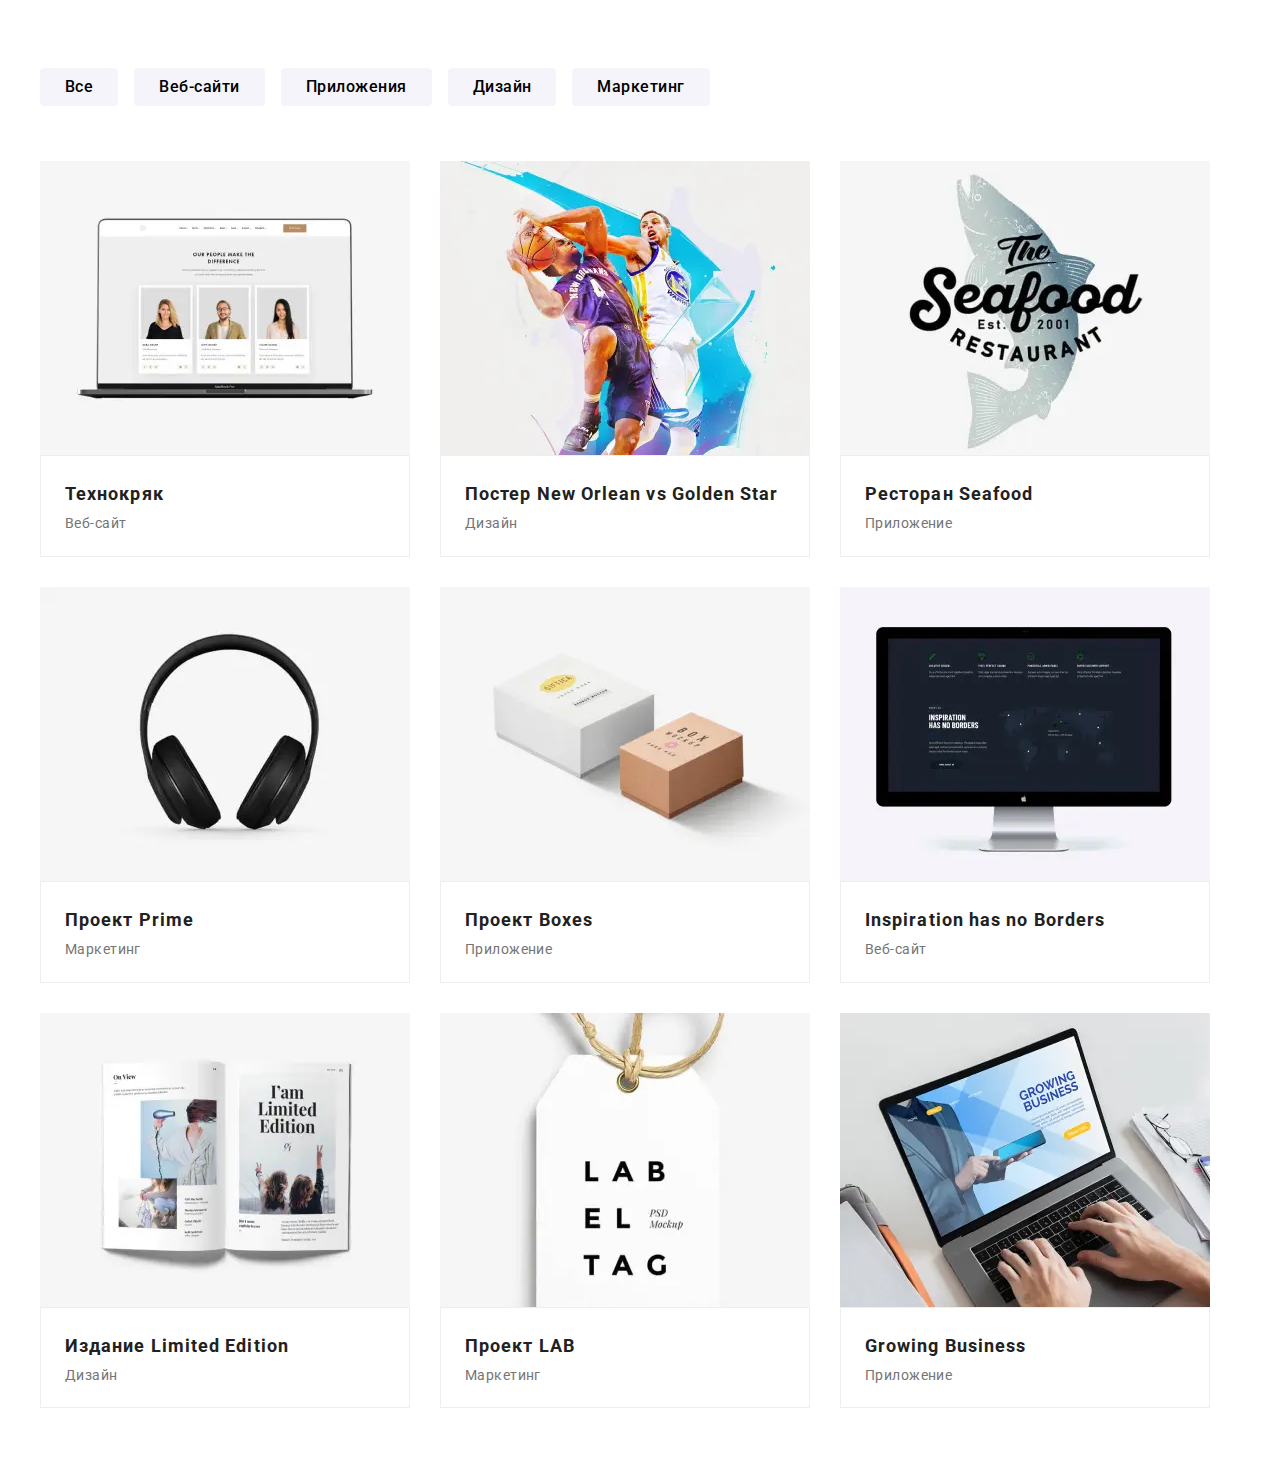
==== portfolio.html @ 72dc76e5 "Add files via upload" ====
<!DOCTYPE html>
<html lang="en">
<head>
    <meta charset="UTF-8">
    <meta http-equiv="X-UA-Compatible" content="IE=edge">
    <meta name="viewport" content="width=device-width, initial-scale=1.0">
    <link rel="preconnect" href="https://fonts.gstatic.com">
    <link href="https://fonts.googleapis.com/css2?family=Raleway:wght@700&family=Roboto:wght@400;500;700;900&display=swap" rel="stylesheet">
    <link rel="stylesheet" href="https://cdnjs.cloudflare.com/ajax/libs/modern-normalize/1.0.0/modern-normalize.min.css" integrity="sha512-ISS7cAi1PEhQ8jnbJpJZMd29NlhNj4AWYyLOSp2CE/CsHxTCu+r+t0D2yoJudVrd0/8fTVPUVDzY5Tvli75u/g==" crossorigin="anonymous" referrerpolicy="no-referrer">
    <link rel="stylesheet" href="./css/main.min.css">
    <title>Portfolio</title>
</head>
<body>
    <!-- <header class="header">
        <div class="container header__container">
        <nav class="nav">
                <a class="main-link" href="index.html" target="_blank" rel="noopener noreferrer"><span class="slice-logo">Web</span>Studio</a>
                <button type="button" class="nav__burger">
                    <svg class="nav__burger__icon">
                        <use href="./image/sprite.svg#burger"></use>
                    </svg>
                </button>
                <ul class="header-nav-list list">
                    <li class="header-nav-list-item ">
                        <a class="header-nav-list-link link" href="./index.html">Студия</a>
                    </li>
                    <li class="header-nav-list-item">
                        <a class="header-nav-list-link portfolio-after link" href="./portfolio.html">Портфолио</a>
                    </li>
                    <li class="header-nav-list-item">
                        <a class="header-nav-list-link link" href="">Контакты</a>
                    </li>
                </ul>
        </nav>
        <ul class="header-list list">
            <li class="header-list-item">
                <a class="header-list-link link" href="mailto:info@devstudio.com">
                    <svg class="header-icon">
                        <use href="./image/sprite.svg#icon-mail"></use>
                    </svg>
                    info@devstudio.com
                </a>
            </li>
            <li class="header-list-item">
                <a class="header-list-link link" href="tel:+380961111111">
                    <svg class="header-icon">
                        <use href="./image/sprite.svg#icon-smartphone"></use>
                    </svg>
                    +38 096 111 11 11
                </a>
            </li>
        </ul>
        </div>
    </header> -->
    <main>
        <!--Portfolio-->
        <section class="sitebar-portfolio">
            <div class="container">
            <!--Sitebar-->
            <ul class="sitebar-list list">
                <li class="sitebar-list-item">
                    <button class="sitebar-list-btn" type="button">Все</button>
                </li>
                <li class="sitebar-list-item">
                    <button class="sitebar-list-btn" type="button">Веб-сайти</button>
                </li>
                <li class="sitebar-list-item">
                    <button class="sitebar-list-btn" type="button">Приложения</button>
                </li>
                <li class="sitebar-list-item">
                    <button class="sitebar-list-btn" type="button">Дизайн</button>
                </li>
                <li class="sitebar-list-item">
                    <button class="sitebar-list-btn" type="button">Маркетинг</button>
                </li>
            </ul>
        <!--Posters-->
            <ul class="siteposters-list list">
                <li class="siteposters-list-item">
                    <a class="siteposters-link link" href="#">
                        <div class="container-overlay">
                            <picture>
                                <source
                                srcset="./image/posters/poster1x1.webp 1x, ./image/posters/poster1x2.webp 2x" 
                                media="(min-width: 1200px)" type="image/webp">
                                <source
                                srcset="./image/posters/poster1x1.jpg 1x, ./image/posters/poster1x2.jpg 2x" 
                                media="(min-width: 1200px)">
                                <source
                                srcset="./image/posters/tablet-poster1x1.webp 1x, ./image/posters/tablet-poster1x2.webp 2x" 
                                media="(min-width: 768px)" type="image/webp">
                                <source
                                srcset="./image/posters/tablet-poster1x1.jpg 1x, ./image/posters/tablet-poster1x2.jpg 2x" 
                                media="(min-width: 768px)">
                                <source
                                srcset="./image/posters/mobile-poster1x1.webp 1x, ./image/posters/mobile-poster1x2.webp 2x" 
                                media="(max-width: 768px)" type="image/webp">
                                <source
                                srcset="./image/posters/mobile-poster1x1.jpg 1x, ./image/posters/mobile-poster1x2.jpg 2x" 
                                media="(max-width: 768px)">
                                <img class="siteposters-list-img" src="./image/posters/mobile-poster1x1.jpg" alt="sidebar-foto">
                            </picture>
                            <p class="description-siteposters">Технокряк это современная площадка распространения коронавируса. Компании используют эту платформу для цифрового шпионажа и атак на защищённые сервера конкурентов.</p>
                        </div>
                    <div class="siteposters-container-description">
                    <h3 class="siteposters-title">Технокряк</h3>
                    <p class="description">Веб-сайт</p>
                    </div>
                    </a>
                </li>
                <li class="siteposters-list-item">
                    <a class="siteposters-link link" href="#">
                        <div class="container-overlay">
                            <picture>
                                <source
                                srcset="./image/posters/poster2x1.webp 1x, ./image/posters/poster2x2.webp 2x" 
                                media="(min-width: 1200px)" type="image/webp">
                                <source
                                srcset="./image/posters/poster2x1.jpg 1x, ./image/posters/poster2x2.jpg 2x" 
                                media="(min-width: 1200px)">
                                <source
                                srcset="./image/posters/tablet-poster2x1.webp 1x, ./image/posters/tablet-poster2x2.webp 2x" 
                                media="(min-width: 768px)" type="image/webp">
                                <source
                                srcset="./image/posters/tablet-poster2x1.jpg 1x, ./image/posters/tablet-poster2x2.jpg 2x" 
                                media="(min-width: 768px)">
                                <source
                                srcset="./image/posters/mobile-poster2x1.webp 1x, ./image/posters/mobile-poster2x2.webp 2x" 
                                media="(max-width: 768px)" type="image/webp">
                                <source
                                srcset="./image/posters/mobile-poster2x1.jpg 1x, ./image/posters/mobile-poster2x2.jpg 2x" 
                                media="(max-width: 768px)">
                                <img class="siteposters-list-img" src="./image/posters/mobile-poster2x1.jpg" alt="sidebar-foto">
                            </picture>
                            <p class="description-siteposters">Технокряк это современная площадка распространения коронавируса. Компании используют эту платформу для цифрового шпионажа и атак на защищённые сервера конкурентов.</p>
                        </div>
                        <div class="siteposters-container-description">
                        <h3 class="siteposters-title">Постер New Orlean vs Golden Star</h3>
                        <p class="description">Дизайн</p>             
                        </div>
                    </a>
                </li>
                <li class="siteposters-list-item">
                    <a class="siteposters-link link" href="#">
                        <div class="container-overlay">
                            <picture>
                            <source
                                srcset="./image/posters/poster3x1.webp 1x, ./image/posters/poster3x2.webp 2x" 
                                media="(min-width: 1200px)" type="image/webp">
                                <source
                                srcset="./image/posters/poster3x1.jpg 1x, ./image/posters/poster3x2.jpg 2x" 
                                media="(min-width: 1200px)">
                                <source
                                srcset="./image/posters/tablet-poster3x1.webp 1x, ./image/posters/tablet-poster3x2.webp 2x" 
                                media="(min-width: 768px)" type="image/webp">
                                <source
                                srcset="./image/posters/tablet-poster3x1.jpg 1x, ./image/posters/tablet-poster3x2.jpg 2x" 
                                media="(min-width: 768px)">
                                <source
                                srcset="./image/posters/mobile-poster3x1.webp 1x, ./image/posters/mobile-poster3x2.webp 2x" 
                                media="(max-width: 768px)" type="image/webp">
                                <source
                                srcset="./image/posters/mobile-poster3x1.jpg 1x, ./image/posters/mobile-poster3x2.jpg 2x" 
                                media="(max-width: 768px)">
                                <img class="siteposters-list-img" src="./image/posters/mobile-poster3x1.jpg" alt="sidebar-foto">
                            </picture>
                            <p class="description-siteposters">Технокряк это современная площадка распространения коронавируса. Компании используют эту платформу для цифрового шпионажа и атак на защищённые сервера конкурентов.</p>
                        </div>
                        <div class="siteposters-container-description">
                        <h3 class="siteposters-title">Ресторан Seafood</h3>
                        <p class="description">Приложение</p>
                        </div>
                    </a>
                </li>
                <li class="siteposters-list-item">
                    <a class="siteposters-link link" href="#">
                        <div class="container-overlay">
                            <picture>
                            <source
                                srcset="./image/posters/poster4x1.webp 1x, ./image/posters/poster4x2.webp 2x" 
                                media="(min-width: 1200px)" type="image/webp">
                                <source
                                srcset="./image/posters/poster4x1.jpg 1x, ./image/posters/poster4x2.jpg 2x" 
                                media="(min-width: 1200px)">
                                <source
                                srcset="./image/posters/tablet-poster4x1.webp 1x, ./image/posters/tablet-poster4x2.webp 2x" 
                                media="(min-width: 768px)" type="image/webp">
                                <source
                                srcset="./image/posters/tablet-poster4x1.jpg 1x, ./image/posters/tablet-poster4x2.jpg 2x" 
                                media="(min-width: 768px)">
                                <source
                                srcset="./image/posters/mobile-poster4x1.webp 1x, ./image/posters/mobile-poster4x2.webp 2x" 
                                media="(max-width: 768px)" type="image/webp">
                                <source
                                srcset="./image/posters/mobile-poster4x1.jpg 1x, ./image/posters/mobile-poster4x2.jpg 2x" 
                                media="(max-width: 768px)">
                                <img class="siteposters-list-img" src="./image/posters/mobile-poster4x1.jpg" alt="sidebar-foto">
                            </picture>
                            <p class="description-siteposters">Технокряк это современная площадка распространения коронавируса. Компании используют эту платформу для цифрового шпионажа и атак на защищённые сервера конкурентов.</p>
                        </div>
                        <div class="siteposters-container-description">
                        <h3 class="siteposters-title">Проект Prime</h3>
                        <p class="description">Маркетинг</p>
                        </div>
                    </a>
                </li>
                <li class="siteposters-list-item">
                    <a class="siteposters-link link" href="#">
                        <div class="container-overlay">
                            <picture>
                            <source
                                srcset="./image/posters/poster5x1.webp 1x, ./image/posters/poster5x2.webp 2x" 
                                media="(min-width: 1200px)" type="image/webp">
                                <source
                                srcset="./image/posters/poster5x1.jpg 1x, ./image/posters/poster5x2.jpg 2x" 
                                media="(min-width: 1200px)">
                                <source
                                srcset="./image/posters/tablet-poster5x1.webp 1x, ./image/posters/tablet-poster5x2.webp 2x" 
                                media="(min-width: 768px)" type="image/webp">
                                <source
                                srcset="./image/posters/tablet-poster5x1.jpg 1x, ./image/posters/tablet-poster5x2.jpg 2x" 
                                media="(min-width: 768px)">
                                <source
                                srcset="./image/posters/mobile-poster5x1.webp 1x, ./image/posters/mobile-poster5x2.webp 2x" 
                                media="(max-width: 768px)" type="image/webp">
                                <source
                                srcset="./image/posters/mobile-poster5x1.jpg 1x, ./image/posters/mobile-poster5x2.jpg 2x" 
                                media="(max-width: 768px)">
                                <img class="siteposters-list-img" src="./image/posters/mobile-poster5x1.jpg" alt="sidebar-foto">
                            </picture>
                            <p class="description-siteposters">Технокряк это современная площадка распространения коронавируса. Компании используют эту платформу для цифрового шпионажа и атак на защищённые сервера конкурентов.</p>
                        </div>
                        <div class="siteposters-container-description">
                        <h3 class="siteposters-title">Проект Boxes</h3>
                        <p class="description">Приложение</p>
                        </div>
                    </a>
                </li>
                <li class="siteposters-list-item">
                    <a class="siteposters-link link" href="#">
                        <div class="container-overlay">
                            <picture>
                            <source
                                srcset="./image/posters/poster6x1.webp 1x, ./image/posters/poster6x2.webp 2x" 
                                media="(min-width: 1200px)" type="image/webp">
                                <source
                                srcset="./image/posters/poster6x1.jpg 1x, ./image/posters/poster6x2.jpg 2x" 
                                media="(min-width: 1200px)">
                                <source
                                srcset="./image/posters/tablet-poster6x1.webp 1x, ./image/posters/tablet-poster6x2.webp 2x" 
                                media="(min-width: 768px)" type="image/webp">
                                <source
                                srcset="./image/posters/tablet-poster6x1.jpg 1x, ./image/posters/tablet-poster6x2.jpg 2x" 
                                media="(min-width: 768px)">
                                <source
                                srcset="./image/posters/mobile-poster6x1.webp 1x, ./image/posters/mobile-poster6x2.webp 2x" 
                                media="(max-width: 768px)" type="image/webp">
                                <source
                                srcset="./image/posters/mobile-poster6x1.jpg 1x, ./image/posters/mobile-poster6x2.jpg 2x" 
                                media="(max-width: 768px)">
                                <img class="siteposters-list-img" src="./image/posters/mobile-poster6x1.jpg" alt="sidebar-foto">
                            </picture>
                            <p class="description-siteposters">Технокряк это современная площадка распространения коронавируса. Компании используют эту платформу для цифрового шпионажа и атак на защищённые сервера конкурентов.</p>
                        </div>
                        <div class="siteposters-container-description">
                        <h3 class="siteposters-title">Inspiration has no Borders</h3>
                        <p class="description">Веб-сайт</p>
                        </div>
                    </a>
                </li>
                <li class="siteposters-list-item">
                    <a class="siteposters-link link" href="#">
                        <div class="container-overlay">
                            <picture>
                            <source
                                srcset="./image/posters/poster7x1.webp 1x, ./image/posters/poster7x2.webp 2x" 
                                media="(min-width: 1200px)" type="image/webp">
                                <source
                                srcset="./image/posters/poster7x1.jpg 1x, ./image/posters/poster7x2.jpg 2x" 
                                media="(min-width: 1200px)">
                                <source
                                srcset="./image/posters/tablet-poster7x1.webp 1x, ./image/posters/tablet-poster7x2.webp 2x" 
                                media="(min-width: 768px)" type="image/webp">
                                <source
                                srcset="./image/posters/tablet-poster7x1.jpg 1x, ./image/posters/tablet-poster7x2.jpg 2x" 
                                media="(min-width: 768px)">
                                <source
                                srcset="./image/posters/mobile-poster7x1.webp 1x, ./image/posters/mobile-poster7x2.webp 2x" 
                                media="(max-width: 768px)" type="image/webp">
                                <source
                                srcset="./image/posters/mobile-poster7x1.jpg 1x, ./image/posters/mobile-poster7x2.jpg 2x" 
                                media="(max-width: 768px)">
                                <img class="siteposters-list-img" src="./image/posters/mobile-poster7x1.jpg" alt="sidebar-foto">
                            </picture>
                            <p class="description-siteposters">Технокряк это современная площадка распространения коронавируса. Компании используют эту платформу для цифрового шпионажа и атак на защищённые сервера конкурентов.</p>
                        </div>
                        <div class="siteposters-container-description">
                        <h3 class="siteposters-title">Издание Limited Edition</h3>
                        <p class="description">Дизайн</p>
                        </div>
                    </a>
                </li>
                <li class="siteposters-list-item">
                    <a class="siteposters-link link" href="#">
                        <div class="container-overlay">
                            <picture>
                            <source
                                srcset="./image/posters/poster8x1.webp 1x, ./image/posters/poster8x2.webp 2x" 
                                media="(min-width: 1200px)" type="image/webp">
                                <source
                                srcset="./image/posters/poster8x1.jpg 1x, ./image/posters/poster8x2.jpg 2x" 
                                media="(min-width: 1200px)">
                                <source
                                srcset="./image/posters/tablet-poster8x1.webp 1x, ./image/posters/tablet-poster8x2.webp 2x" 
                                media="(min-width: 768px)" type="image/webp">
                                <source
                                srcset="./image/posters/tablet-poster8x1.jpg 1x, ./image/posters/tablet-poster8x2.jpg 2x" 
                                media="(min-width: 768px)">
                                <source
                                srcset="./image/posters/mobile-poster8x1.webp 1x, ./image/posters/mobile-poster8x2.webp 2x" 
                                media="(max-width: 768px)" type="image/webp">
                                <source
                                srcset="./image/posters/mobile-poster8x1.jpg 1x, ./image/posters/mobile-poster8x2.jpg 2x" 
                                media="(max-width: 768px)">
                                <img class="siteposters-list-img" src="./image/posters/mobile-poster8x1.jpg" alt="sidebar-foto">
                            </picture>
                            <p class="description-siteposters">Технокряк это современная площадка распространения коронавируса. Компании используют эту платформу для цифрового шпионажа и атак на защищённые сервера конкурентов.</p>
                        </div>
                        <div class="siteposters-container-description">
                        <h3 class="siteposters-title">Проект LAB</h3>
                        <p class="description">Маркетинг</p>
                        </div>
                    </a>
                </li>
                <li class="siteposters-list-item">
                    <a class="siteposters-link link" href="#">
                        <div class="container-overlay">
                            <picture>
                            <source
                                srcset="./image/posters/poster9x1.webp 1x, ./image/posters/poster9x2.webp 2x" 
                                media="(min-width: 1200px)" type="image/webp">
                                <source
                                srcset="./image/posters/poster9x1.jpg 1x, ./image/posters/poster9x2.jpg 2x" 
                                media="(min-width: 1200px)">
                                <source
                                srcset="./image/posters/tablet-poster9x1.webp 1x, ./image/posters/tablet-poster9x2.webp 2x" 
                                media="(min-width: 768px)" type="image/webp">
                                <source
                                srcset="./image/posters/tablet-poster9x1.jpg 1x, ./image/posters/tablet-poster9x2.jpg 2x" 
                                media="(min-width: 768px)">
                                <source
                                srcset="./image/posters/mobile-poster9x1.webp 1x, ./image/posters/mobile-poster9x2.webp 2x" 
                                media="(max-width: 768px)" type="image/webp">
                                <source
                                srcset="./image/posters/mobile-poster9x1.jpg 1x, ./image/posters/mobile-poster9x2.jpg 2x" 
                                media="(max-width: 768px)">
                                <img class="siteposters-list-img" src="./image/posters/mobile-poster9x1.jpg" alt="sidebar-foto">
                            </picture>
                            <p class="description-siteposters">Технокряк это современная площадка распространения коронавируса. Компании используют эту платформу для цифрового шпионажа и атак на защищённые сервера конкурентов.</p>
                        </div>
                        <div class="siteposters-container-description">
                        <h3 class="siteposters-title">Growing Business</h3>
                        <p class="description description-posters">Приложение</p>
                        </div>
                    </a>
                </li>
            </ul>
            </div>
        </section>
    </main>
    <!-- <footer class="footer">
        <div class="container footer-container">
            <div class="contact-inform">
            <h2 class="visually-hidden">Контакты</h2>
            <a class="main-link footer-main-link" href="index.html" target="_blank" rel="noopener noreferrer"><span class="slice-logo">Web</span><span class="second-slice">Studio</span></a>
            <address class="address">
                <ul class="address-list list">
                    <li class="address-list-item">
                        <a class="address-list-map link" href="https://goo.gl/maps/zjP7LFx5Mfz4ZJ1J9" target="_blank" rel="noopener noreferrer">г. Киев, пр-т Леси Украинки, 26</a>
                    </li>
                    <li class="address-list-item">
                        <a class="address-list-contact link" href="mailto:info@example.com">info@example.com</a>
                    </li>
                    <li class="address-list-item">
                        <a class="address-list-contact link" href="tel:+380991111111">+38 099 111 11 11</a>
                    </li>
                </ul>
            </address>
            </div>
            <div class="contact-social-networks">
                <p class="title-social-networks">присоединяйтесь</p>
                    <div class="container-footer-social-networks">
                    <a class="footer-social-networks networks-container link" href="#">
                        <svg class="footer-social-networks-icon">
                            <use href="./image/sprite.svg#icon-instagram"></use>
                        </svg>
                    </a>
                    <a class="footer-social-networks networks-container link" href="#">
                        <svg class="footer-social-networks-icon">
                            <use href="./image/sprite.svg#icon-twitter"></use>
                        </svg>
                    </a>
                    <a class="footer-social-networks networks-container link" href="#">
                        <svg class="footer-social-networks-icon">
                            <use href="./image/sprite.svg#icon-facebook"></use>
                        </svg>
                    </a>
                    <a class="footer-social-networks networks-container link" href="#">
                        <svg class="footer-social-networks-icon">
                            <use href="./image/sprite.svg#icon-linkedin"></use>
                        </svg>
                    </a>
                </div>
            </div>
            <div class="footer-subscribe-form">
                <p class="title-social-networks">Подпишитесь на рассылку</p>
                <form class="fotter-form" method="GET">
                    <input class="fotter-modal-mail" name="user-email" type="email" placeholder="E-mail">
                    <button type="submit" class="form-btn">Подписаться
                        <svg class="form-btn-icon">
                            <use href="./image/sprite.svg#icon-fotter-btn"></use>
                        </svg>
                    </button>
                </form>
            </div>
        </div>       
</footer> -->
</body>
</html>
---- css/main.min.css ----
:root{--accent-color: #2196F3}h1,h2,h3,h4,h5,h6,p{margin-top:0;margin-bottom:0}ul,ol{margin-bottom:0;margin-top:0;padding-left:0}img{display:block}button{border:none;outline:none}body{font-family:'Roboto', sans-serif;color:#212121}.link{text-decoration:none}.list{list-style:none}.container{padding:0 15px}@media screen and (min-width: 480px){.container{width:480px;margin:0 auto}}@media screen and (min-width: 768px){.container{width:768px}}@media screen and (min-width: 1200px){.container{width:1200px}}.header{padding:15px 0;border-bottom:1px solid #ececec}.header-nav-list,.header-list-link{display:none}.main-link{font-family:'Raleway', sans-serif;font-weight:bold;font-size:24px;line-height:1.17;letter-spacing:0.03em;text-decoration:none;color:black}.main-link .slice-logo{color:var(--accent-color)}.nav__burger{width:40px;height:40px;border:none;background:inherit;vertical-align:auto}.nav__burger__icon{width:24px;height:16px}.nav__burger__icon:hover,.nav__burger__icon:focus{fill:var(--accent-color);cursor:pointer}.nav{display:flex;align-items:center;justify-content:space-between}@media screen and (min-width: 768px){.header{padding:25px 0}.nav__burger{display:none}.main-link{margin-right:90px}.header__container{display:flex;align-items:center;justify-content:space-between}.header-nav-list{display:flex}.header-nav-list-item{font-weight:500;font-size:14px;line-height:1.4;letter-spacing:0.02em;position:relative}.header-nav-list-item:not(:last-child){margin-right:50px}.header-nav-list-link{color:#212121;position:relative}.studio-after::after{content:"";display:block;border-radius:2px;height:4px;background-color:var(--accent-color);position:absolute;width:100%;top:46px}.portfolio-after::after{content:"";display:block;border-radius:2px;height:4px;background-color:var(--accent-color);position:absolute;width:100%;top:46px}.header-list-link{font-weight:500;font-size:12px;line-height:1.17;letter-spacing:0.02em;color:#757575;display:flex;align-items:center}.header-list-item:not(:last-child){margin-bottom:10px}.header-icon{width:16px;height:12px;margin-right:10px;fill:#757575;transition-duration:250ms;transition-timing-function:cubic-bezier(0.4, 0, 0.2, 1)}.link:hover .header-icon,.link:focus .header-icon{fill:var(--accent-color)}}@media screen and (min-width: 1200px){.main-link{margin-right:95px}.header-list-link{font-size:14px;line-height:1.14}.header-list-item:not(:last-child){margin-right:30px}.header-list{display:flex}}.hero{padding:120px 0;background-repeat:no-repeat;background-size:cover;background-color:#C4C4C4;background-image:linear-gradient(rgba(47,48,58,0.4), rgba(47,48,58,0.4)),url("../image/hero/mobile-hero-bgx1.png")}.hero__title{font-weight:900;font-size:26px;line-height:1.6;letter-spacing:0.06em;text-transform:uppercase;color:#ffffff;width:360px;text-align:center;margin-left:auto;margin-right:auto;margin-bottom:30px}.hero__btn{font-family:'Roboto', sans-serif;font-weight:bold;font-size:16px;line-height:1.88;min-height:50px;width:200px;color:white;background-color:var(--accent-color);border:none;border-radius:4px;display:block;margin:0 auto;padding:10px 35px;transition-duration:250ms;transition-timing-function:cubic-bezier(0.4, 0, 0.2, 1)}.hero__btn:hover,.hero__btn:focus{background-color:#188CE8;cursor:pointer}@media screen and (min-width: 768px){.hero{background-image:linear-gradient(rgba(47,48,58,0.4), rgba(47,48,58,0.4)),url("../image/hero/tablet-hero-bgx1.png")}}@media screen and (min-width: 1200px){.hero{background-image:linear-gradient(rgba(47,48,58,0.4), rgba(47,48,58,0.4)),url("../image/hero/hero-bgx1.png")}.hero__title{font-size:44px;line-height:1.36;width:700px}}@media (min-device-pixel-ratio: 2) and (min-width: 480px), (min-resolution: 192dpi) and (min-width: 480px), (min-resolution: 2dppx) and (min-width: 480px){.hero{background-image:linear-gradient(rgba(47,48,58,0.4), rgba(47,48,58,0.4)),url("../image/hero/mobile-hero-bgx2.png")}}@media (min-device-pixel-ratio: 2) and (min-width: 768px), (min-resolution: 192dpi) and (min-width: 768px), (min-resolution: 2dppx) and (min-width: 768px){.hero{background-image:linear-gradient(rgba(47,48,58,0.4), rgba(47,48,58,0.4)),url("../image/hero/tablet-hero-bgx2.png")}}@media (min-device-pixel-ratio: 2) and (min-width: 1200px), (min-resolution: 192dpi) and (min-width: 1200px), (min-resolution: 2dppx) and (min-width: 1200px){.hero{background-image:linear-gradient(rgba(47,48,58,0.4), rgba(47,48,58,0.4)),url("../image/hero/hero-bgx2.png")}}.skills{padding:60px 0}.skills-list-item:not(:last-child){margin-bottom:30px}.container-skills{display:flex;justify-content:center;align-items:center;height:120px;background-color:#f5f4fa;border-radius:4px;margin-bottom:30px}.container-skills__icon{width:70px;height:70px}.skills-list-title{font-weight:bold;font-size:14px;line-height:1.4;letter-spacing:0.03em;text-transform:uppercase;text-align:center;margin-bottom:10px}@media screen and (min-width: 768px){.skills-list{display:flex;flex-wrap:wrap;justify-content:space-between}.skills-list-item{width:354px}.skills-list-title{text-align:left}}@media screen and (min-width: 1200px){.skills-list{flex-wrap:nowrap}.skills-list-item{width:270px}}@media screen and (max-width: 1199px){.employment{display:none}}@media screen and (min-width: 1200px){.employment{padding-bottom:95px}.employment-list{display:flex}.employment-list-item:not(:last-child){margin-right:30px}.conteiner-employment-list-item{position:relative}.title-employment-img{font-weight:bold;font-size:14px;line-height:16px;text-align:center;letter-spacing:0.03em;text-transform:uppercase;color:#ffffff;padding:30px;background:rgba(47,48,58,0.8);position:absolute;bottom:0;left:0;height:70px;width:100%}}.team{padding:60px 0;background-color:#F5F4FA}.team-list{display:flex;flex-direction:column;justify-content:space-between;align-items:center}.team-list-item{background-color:white;box-shadow:0px 1px 3px rgba(0,0,0,0.12),0px 1px 1px rgba(0,0,0,0.14),0px 2px 1px rgba(0,0,0,0.2);border-radius:0px 0px 4px 4px;padding-bottom:30px;margin-bottom:30px}.team-list-name{font-weight:500;font-size:16px;line-height:1.19;letter-spacing:0.03em;text-align:center;margin-top:30px}.description-proffeshion{text-align:center;margin-top:10px;margin-bottom:15px}.container-social-link{width:210px;height:50px;margin:0 auto;display:flex;justify-content:space-between}.social-link{color:white}.social-link:hover,.social-link:focus{background-color:var(--accent-color)}.social-link-icon{width:20px;height:20px;fill:#AFB1B8;transition-duration:250ms;transition-timing-function:cubic-bezier(0.4, 0, 0.2, 1)}.social-link:hover .social-link-icon,.social-link:focus .social-link-icon{fill:white}@media screen and (min-width: 768px){.team-list{flex-direction:row;flex-wrap:wrap}}@media screen and (min-width: 1200px){.team{padding:95px 0;background-color:#F5F4FA}}.costumers{padding:60px 0}.customers-list{display:flex;flex-wrap:wrap;justify-content:space-between;margin-top:-30px}.company-container{display:flex;width:210px;height:92px;border:1px solid #AFB1B8;border-radius:4px;margin-top:30px;justify-content:center;align-items:center;background-color:transparent;transition-duration:250ms;transition-timing-function:cubic-bezier(0.4, 0, 0.2, 1)}.company-container:hover,.company-container:focus{border-color:#2196F3}.company-container:hover .company-icon-svg,.company-container:focus .company-icon-svg{fill:#2196F3}.company-icon-svg{width:106px;height:60px;fill:#afb1b8;transition-duration:250ms;transition-timing-function:cubic-bezier(0.4, 0, 0.2, 1)}@media screen and (min-width: 1200px){.company-container{width:170px}}.sitebar-portfolio{padding:60px 0}.sitebar-list{display:flex;flex-wrap:wrap;margin-left:-8px;margin-bottom:40px}.sitebar-list-item{margin-left:8px;margin-bottom:15px}.sitebar-list-btn{font-family:'Roboto', sans-serif;font-weight:500;font-size:16px;line-height:1.625;text-align:center;letter-spacing:0.03em;background-color:#F5F4FA;border-radius:4px;border:none;padding:6px 25px;transition-duration:250ms;transition-timing-function:cubic-bezier(0.4, 0, 0.2, 1)}.sitebar-list-btn:hover,.sitebar-list-btn:focus,.sitebar-list-btn:active{background-color:var(--accent-color);cursor:pointer;color:white}.sitebar-list-item:not(:last-child){margin-right:8px}.siteposters-list{display:flex;margin-top:-30px;margin-left:-30px;flex-wrap:wrap}.siteposters-list-item{margin-top:30px;margin-left:30px}.siteposters-list-item:hover{cursor:pointer;box-shadow:0px 1px 1px rgba(0,0,0,0.12),0px 4px 4px rgba(0,0,0,0.06),1px 4px 6px rgba(0,0,0,0.16);transition-duration:250ms;transition-timing-function:cubic-bezier(0.4, 0, 0.2, 1)}.container-overlay{position:relative;overflow:hidden}.description-siteposters{font-weight:normal;font-size:18px;line-height:28px;letter-spacing:0.03em;color:#ffffff;position:absolute;padding:65px 25px;background-color:rgba(33,150,243,0.9);top:0%;left:0%;width:100%;height:100%;overflow:auto;transform:translateY(100%);transition-property:transform;transition-duration:250ms;transition-timing-function:cubic-bezier(0.4, 0, 0.2, 1)}.siteposters-link:hover .description-siteposters,.siteposters-link:focus .description-siteposters{transform:translateY(0%)}.siteposters-title{display:block;font-weight:bold;font-size:18px;line-height:2;letter-spacing:0.06em;color:#212121}.siteposters-container-description{padding:20px 24px;border:1px solid #eee}.footer{padding:60px 0;background-color:#2F303A}.footer-main-link{display:block;text-align:center;margin-right:0}.second-slice{color:#ffffff}.address{font-style:normal;margin-top:20px}.address-list{display:flex;flex-direction:column;align-items:center}.address-list-item:not(:first-child){margin-top:10px}.address-list-map{font-weight:normal;font-size:14px;line-height:1.7;color:white}.address-list-contact{font-weight:normal;font-size:14px;line-height:1.7;letter-spacing:0.03em;color:rgba(255,255,255,0.6)}.contact-social-networks{display:flex;flex-direction:column;align-items:center;margin-top:60px}.title-social-networks{font-weight:bold;font-size:14px;line-height:1.14;letter-spacing:0.03em;text-transform:uppercase;color:white}.container-footer-social-networks{display:flex;margin-top:20px}.footer-social-networks{background:rgba(255,255,255,0.1)}.footer-social-networks:not(:last-child){margin-right:10px}.footer-social-networks:hover,.footer-social-networks:focus{background:var(--accent-color)}.footer-social-networks-icon{width:20px;height:20px;fill:white}.footer-subscribe-form{display:flex;flex-direction:column;align-items:center;margin-top:60px}.fotter-form{display:flex;flex-direction:column;align-items:center;margin-top:20px}.fotter-modal-mail{width:450px;height:50px;background-color:transparent;border:1px solid rgba(255,255,255,0.3);box-sizing:border-box;filter:drop-shadow(0px 4px 4px rgba(0,0,0,0.15));border-radius:4px;padding-left:15px;margin-right:10px;color:#ffffff;transition-duration:250ms;transition-timing-function:cubic-bezier(0.4, 0, 0.2, 1)}.fotter-modal-mail:focus{border-color:var(--accent-color);outline:none}.form-btn{display:flex;font-weight:bold;font-size:16px;line-height:30px;justify-content:center;align-items:center;text-align:center;letter-spacing:0.06em;color:#FFFFFF;margin-top:20px;min-width:200px;min-height:50px;background:var(--accent-color);box-shadow:0px 4px 4px rgba(0,0,0,0.15);border-radius:4px;border:none;transition-duration:250ms;transition-timing-function:cubic-bezier(0.4, 0, 0.2, 1)}.form-btn:hover,.form-btn:focus{background-color:#188CE8;cursor:pointer}.form-btn-icon{margin-left:10px;width:24px;height:24px}@media screen and (min-width: 768px){.footer-container{display:flex;flex-wrap:wrap;align-items:baseline;justify-content:space-between}.contact-social-networks{margin-top:0}.footer-subscribe-form{margin-right:auto;margin-left:auto}}@media screen and (min-width: 1200px){.footer-container{flex-wrap:nowrap;align-items:baseline;justify-content:space-between}.footer-main-link{text-align:left}.address-list{align-items:flex-start}.contact-social-networks{align-items:flex-start}.footer-subscribe-form{margin:0;align-items:flex-start}.fotter-form{flex-direction:row;align-items:center}.fotter-modal-mail{width:350px}.form-btn{margin-top:0}}.backdrop{position:fixed;top:0;left:0;width:100vw;height:100vh;background-color:rgba(0,0,0,0.2);z-index:100;transition:opacity 250ms linear, visibility 250ms linear}.modal-window{width:530px;height:580px;background-color:#fff;position:absolute;top:50%;left:50%;transform:translate(-50%, -50%);box-shadow:0px 1px 3px rgba(0,0,0,0.12),0px 1px 1px rgba(0,0,0,0.14),0px 2px 1px rgba(0,0,0,0.2);border-radius:4px;padding:40px}.close-btn{display:flex;justify-content:center;align-items:center;position:absolute;top:8px;right:8px;height:30px;width:30px;border-radius:50%;border:1px solid rgba(0,0,0,0.1);background-color:transparent;transition-duration:250ms;transition-timing-function:cubic-bezier(0.4, 0, 0.2, 1)}.close-icon{width:18px;height:18px}.close-btn:hover,.close-btn:focus{cursor:pointer;fill:var(--accent-color)}.is-hidden{opacity:0;visibility:0;pointer-events:none}.modal-tittle{font-weight:bold;font-size:20px;line-height:23px;text-align:center;letter-spacing:0.03em;color:#212121;margin-bottom:15px}.modal-form{display:flex;flex-direction:column}.modal-form-field{font-size:12px;line-height:14px;letter-spacing:0.01em;color:#757575}.modal-form-field:not(:last-child){margin-bottom:10px}.container-icon{display:block;position:relative;margin-top:5px}.modal-form-input{width:100%;height:40px;border:1px solid rgba(33,33,33,0.2);border-radius:4px;padding-left:42px;cursor:pointer;transition-duration:250ms;transition-timing-function:cubic-bezier(0.4, 0, 0.2, 1)}.modal-form-input:focus{border-color:var(--accent-color);outline:none;cursor:pointer}.modal-form-input:focus+.input-icon{fill:var(--accent-color)}.modal-form-input:required:focus:not(:placeholder-shown):valid{border-color:green}.modal-form-input:required:focus:not(:placeholder-shown):invalid{border-color:red}.input-icon{width:18px;height:18px;position:absolute;top:50%;left:10px;transform:translateY(-50%);transition-duration:250ms;transition-timing-function:cubic-bezier(0.4, 0, 0.2, 1)}.modal-form-message{width:100%;height:120px;border:1px solid rgba(33,33,33,0.2);border-radius:4px;resize:none;padding:12px 16px;outline:none;margin-top:5px;transition-duration:250ms;transition-timing-function:cubic-bezier(0.4, 0, 0.2, 1)}.modal-form-message:focus{border-color:var(--accent-color)}.modal-form-message::placeholder{font-size:12px;line-height:14px;letter-spacing:0.01em;color:rgba(117,117,117,0.5)}.modal-form-checkbox-policy{font-weight:normal;font-size:14px;line-height:24px;letter-spacing:0.03em;color:#757575;padding-left:15px}.modal-form-checkbox-policy::before{content:"";display:inline-block;width:16px;height:15px;background:url(../image/submit.svg);cursor:pointer;margin-right:10px;vertical-align:middle;transition-duration:250ms;transition-timing-function:cubic-bezier(0.4, 0, 0.2, 1)}.modal-form-checkbox:checked+.modal-form-checkbox-policy::before{background:url(../image/acceptstrike.svg),url(../image/accept.svg);background-repeat:no-repeat;background-position:center;width:16px;height:15px;fill:var(--accent-color)}.modal-form-btn{width:200px;min-height:50px;background:#2196F3;box-shadow:0px 4px 4px rgba(0,0,0,0.15);border-radius:4px;margin:30px auto 0 auto;font-weight:bold;font-size:16px;line-height:30px;text-align:center;letter-spacing:0.06em;color:#FFFFFF;transition-duration:250ms;transition-timing-function:cubic-bezier(0.4, 0, 0.2, 1)}.modal-form-btn:hover,.modal-form-btn:focus{cursor:pointer;background:#188CE8;box-shadow:0px 4px 4px rgba(0,0,0,0.15);border-radius:4px}.link:focus,.link:hover{color:var(--accent-color)}.description{font-weight:normal;font-size:14px;line-height:1.7;letter-spacing:0.03em;color:#757575}.section-title{font-weight:bold;font-size:28px;line-height:1.18;letter-spacing:0.03em;text-align:center;margin-bottom:30px}@media screen and (min-width: 1200px){.section-title{font-size:36px;line-height:1.17;margin-bottom:30px}}.networks-container{display:flex;width:45px;height:45px;border-radius:50%;justify-content:center;align-items:center;transition-duration:250ms;transition-timing-function:cubic-bezier(0.4, 0, 0.2, 1)}.visually-hidden{position:absolute !important;clip:rect(1px 1px 1px 1px);clip:rect(1px, 1px, 1px, 1px);padding:0 !important;border:0 !important;height:1px !important;width:1px !important;overflow:hidden}
/*# sourceMappingURL=main.min.css.map */
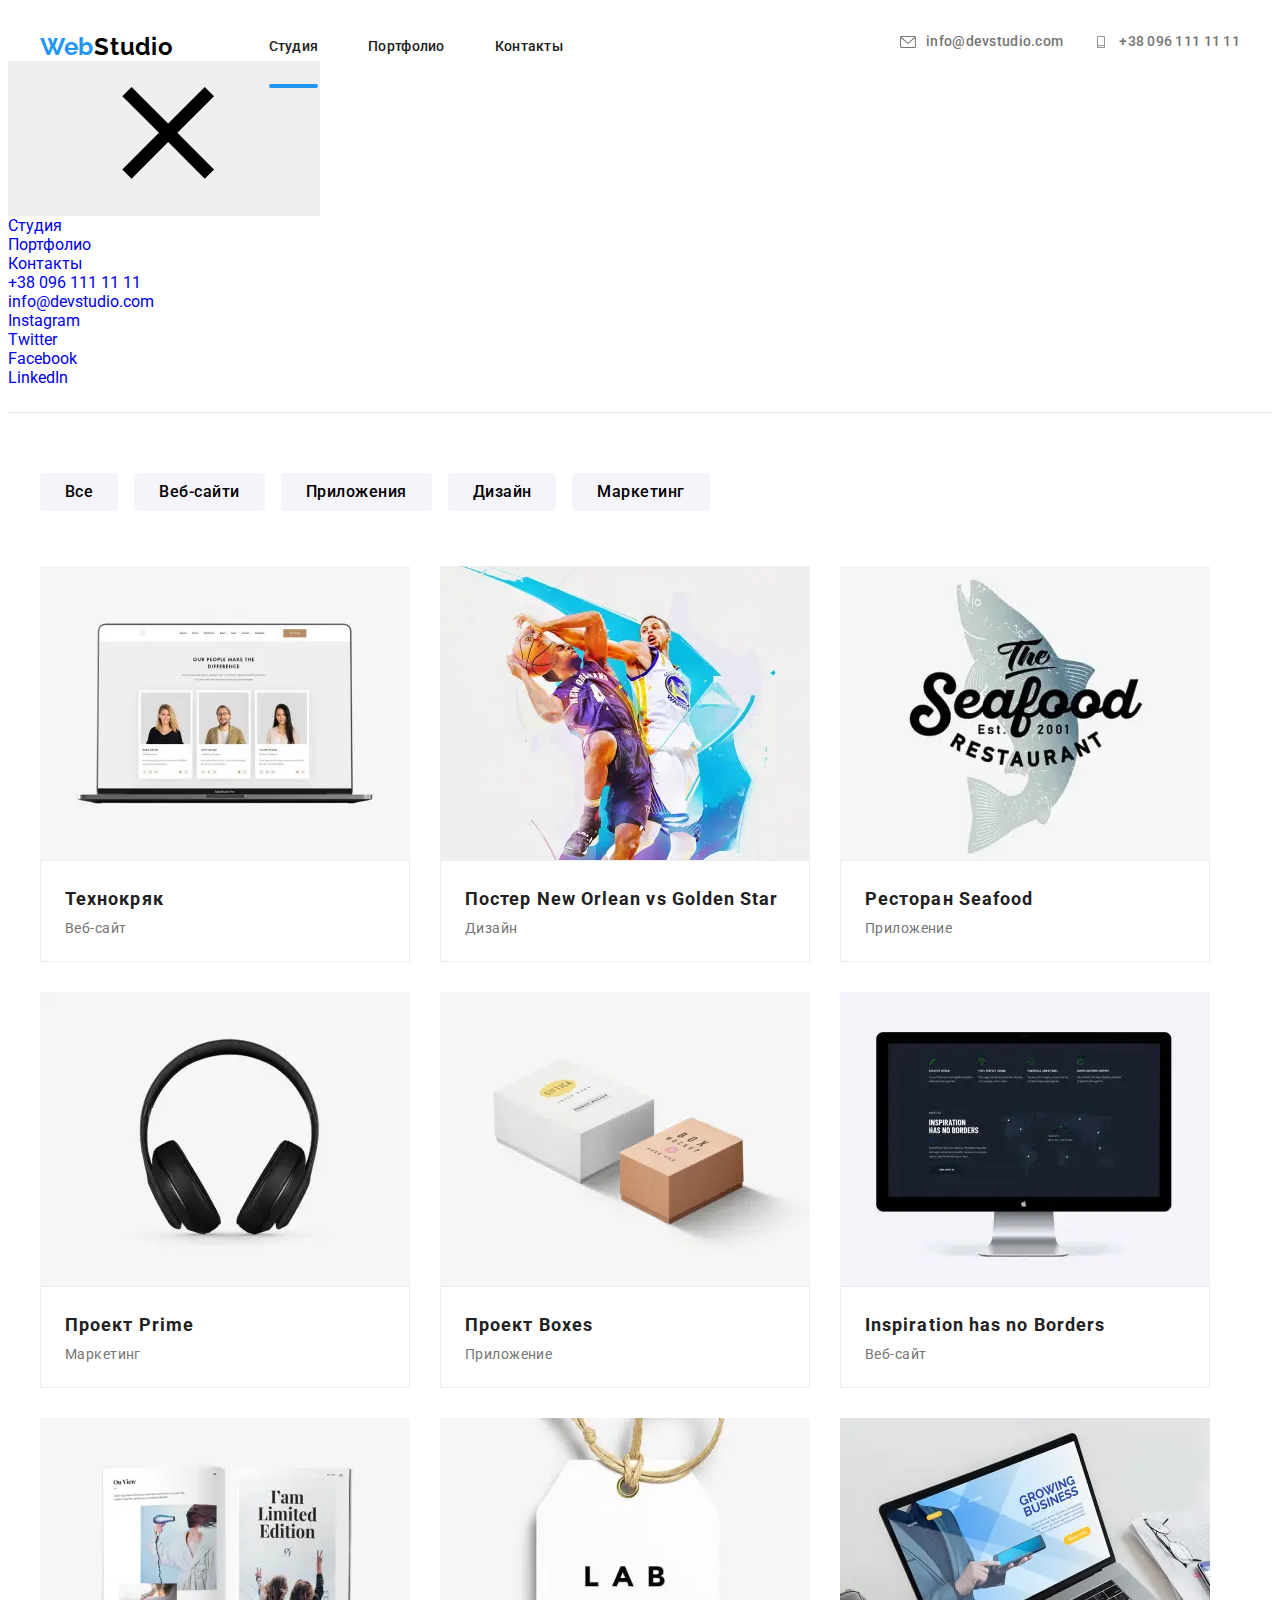
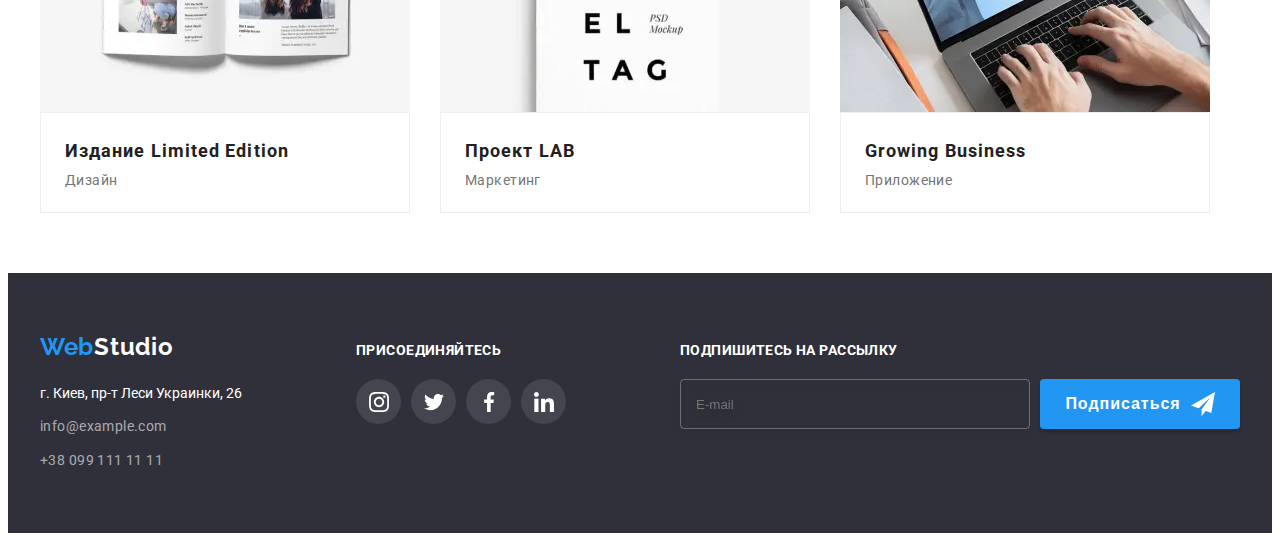
==== commit 8e0ae06e: "Add files via upload" ====
--- a/portfolio.html
+++ b/portfolio.html
@@ -11,21 +11,21 @@
     <title>Portfolio</title>
 </head>
 <body>
-    <!-- <header class="header">
+    <header class="header">
         <div class="container header__container">
         <nav class="nav">
                 <a class="main-link" href="index.html" target="_blank" rel="noopener noreferrer"><span class="slice-logo">Web</span>Studio</a>
-                <button type="button" class="nav__burger">
+                <button type="button" class="nav__burger" data-menu-button>
                     <svg class="nav__burger__icon">
                         <use href="./image/sprite.svg#burger"></use>
                     </svg>
                 </button>
                 <ul class="header-nav-list list">
                     <li class="header-nav-list-item ">
-                        <a class="header-nav-list-link link" href="./index.html">Студия</a>
+                        <a class="header-nav-list-link studio-after link" href="./index.html">Студия</a>
                     </li>
                     <li class="header-nav-list-item">
-                        <a class="header-nav-list-link portfolio-after link" href="./portfolio.html">Портфолио</a>
+                        <a class="header-nav-list-link link" href="./portfolio.html">Портфолио</a>
                     </li>
                     <li class="header-nav-list-item">
                         <a class="header-nav-list-link link" href="">Контакты</a>
@@ -51,7 +51,49 @@
             </li>
         </ul>
         </div>
-    </header> -->
+        <div class="mobile-menu" data-menu>
+            <button class="mobile-menu__close-button" type="button" data-menu-close>
+                <svg class="mobile-menu__close-button-icon">
+                    <use href="./image/sprite.svg#icon-modal-close"></use>
+                </svg>
+            </button>
+            <ul class="mobile-menu__nav-list list">
+                <li class="mobile-menu__nav-item">
+                    <a class="mobile-menu__nav-link link active-page-mobile" href="./index.html">Студия</a>
+                </li>
+                <li class="mobile-menu__nav-item">
+                    <a class="mobile-menu__nav-link link" href="./portfolio.html">Портфолио</a>
+                </li>
+                <li class="mobile-menu__nav-item">
+                    <a class="mobile-menu__nav-link link" href="#">Контакты</a>
+                </li>
+            </ul>
+            <div>
+                <ul class="mobile-menu__contacts-list list">
+                    <li class="mobile-menu__contacts-item">
+                        <a class="mobile-menu__contacts-tel link" href="tel:+380961111111">+38 096 111 11 11</a>
+                    </li>
+                    <li class="mobile-menu__contacts-item">
+                        <a class="mobile-menu__contacts-link link" href="mailto:info@devstudio.com">info@devstudio.com</a>
+                    </li>
+                </ul>
+                <ul class="mobile-menu__social-list list">
+                    <li class="mobile-menu__social-item">
+                        <a class="mobile-menu__social-link link" href="#">Instagram</a>
+                    </li>
+                    <li class="mobile-menu__social-item">
+                        <a class="mobile-menu__social-link link" href="#">Twitter</a>
+                    </li>
+                    <li class="mobile-menu__social-item">
+                        <a class="mobile-menu__social-link link" href="#">Facebook</a>
+                    </li>
+                    <li class="mobile-menu__social-item">
+                        <a class="mobile-menu__social-link link" href="#">LinkedIn</a>
+                    </li>
+                </ul>
+            </div>
+        </div>
+    </header>
     <main>
         <!--Portfolio-->
         <section class="sitebar-portfolio">
@@ -368,7 +410,7 @@
             </div>
         </section>
     </main>
-    <!-- <footer class="footer">
+    <footer class="footer">
         <div class="container footer-container">
             <div class="contact-inform">
             <h2 class="visually-hidden">Контакты</h2>
@@ -424,6 +466,7 @@
                 </form>
             </div>
         </div>       
-</footer> -->
+</footer>
+<script src="./js/mobile-menu.js"></script>
 </body>
 </html>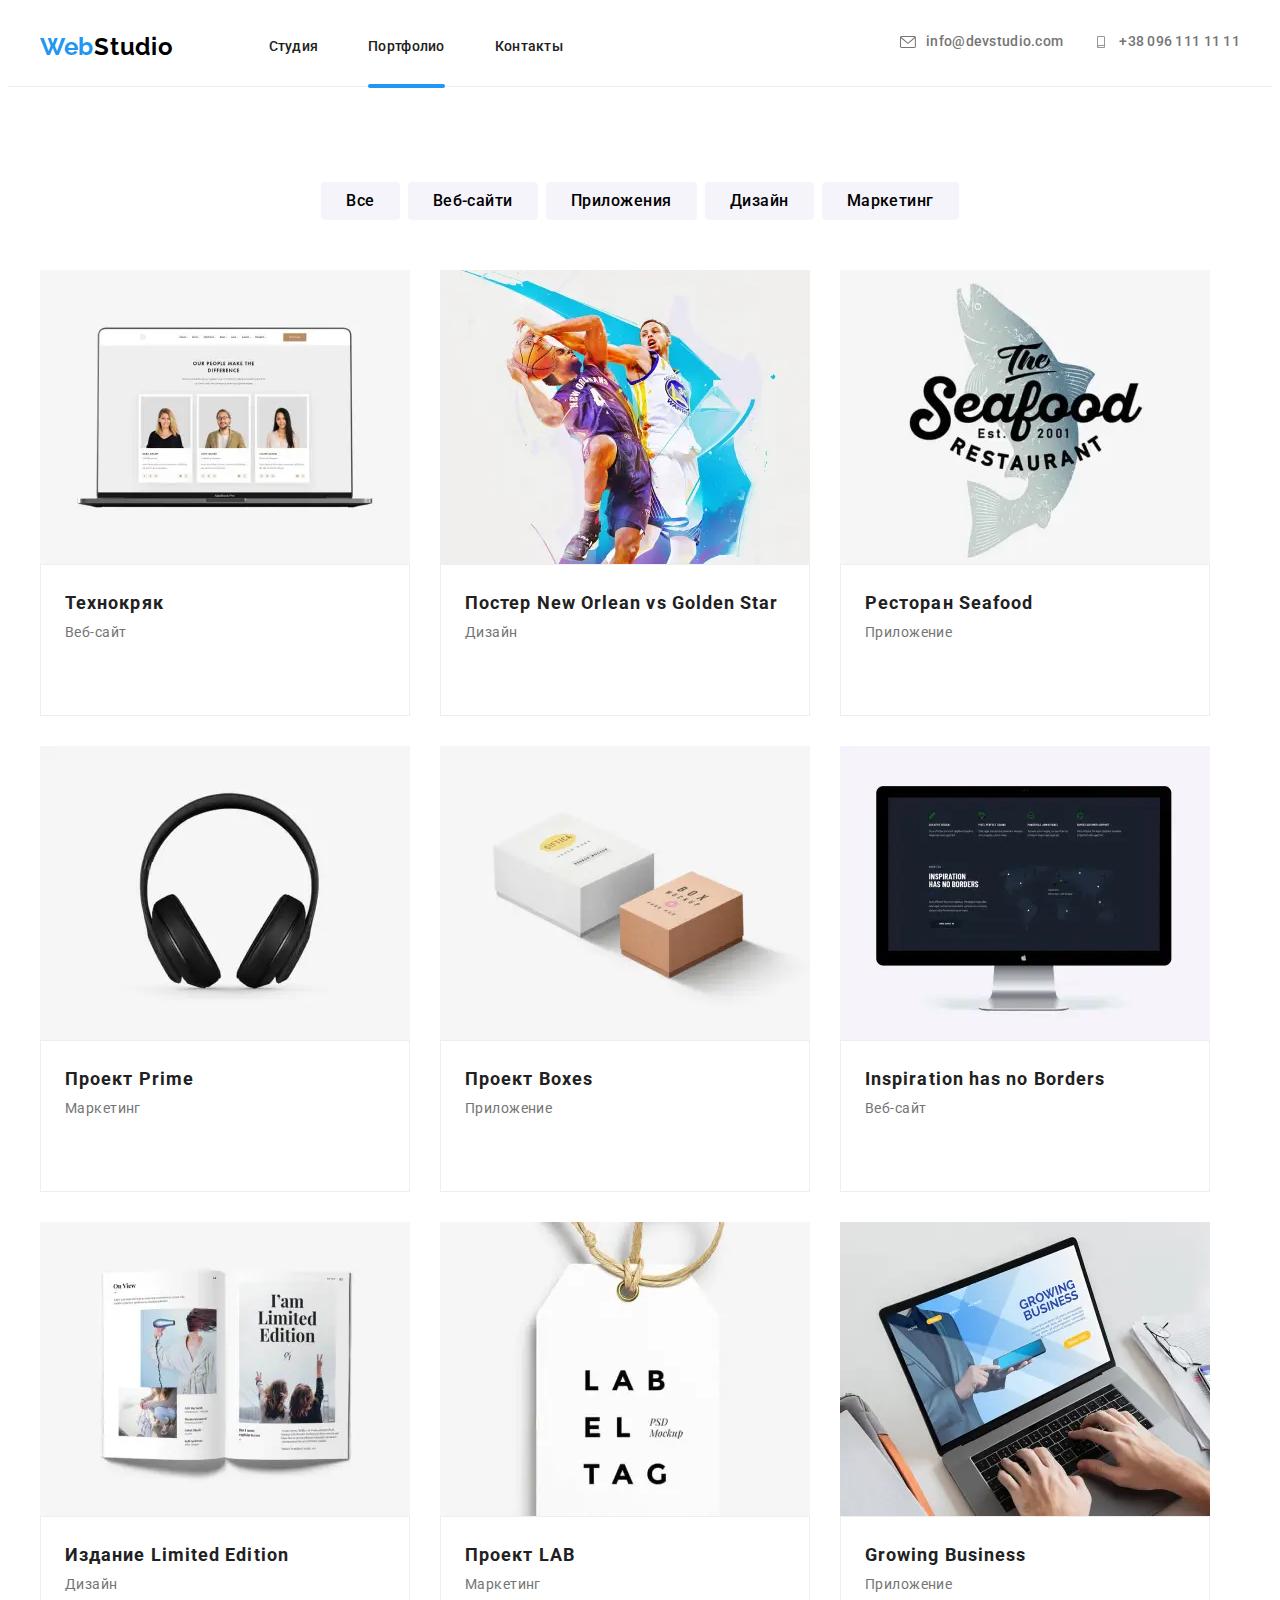
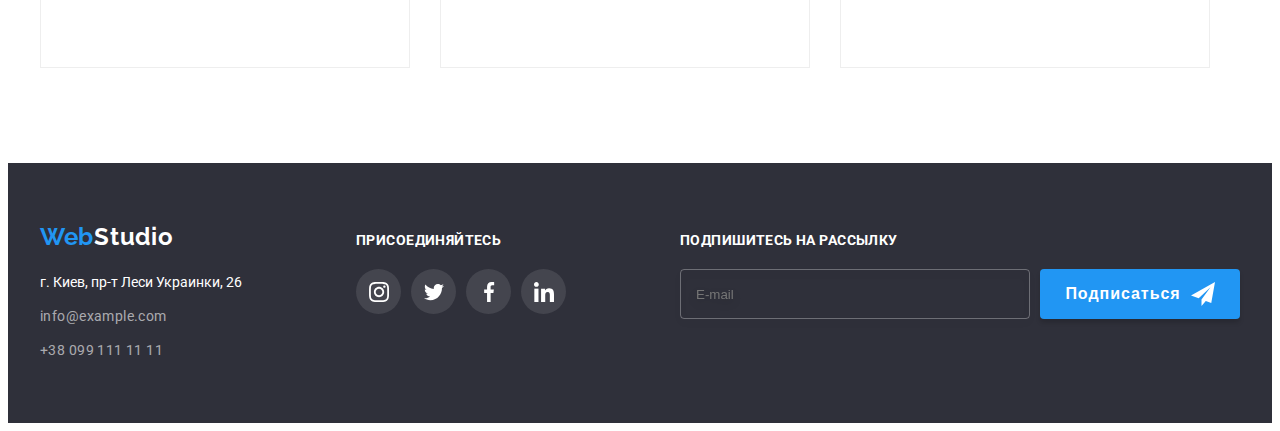
==== commit 50e72bbe: "1Re-Submit" ====
--- a/portfolio.html
+++ b/portfolio.html
@@ -22,10 +22,10 @@
                 </button>
                 <ul class="header-nav-list list">
                     <li class="header-nav-list-item ">
-                        <a class="header-nav-list-link studio-after link" href="./index.html">Студия</a>
+                        <a class="header-nav-list-link link" href="./index.html">Студия</a>
                     </li>
                     <li class="header-nav-list-item">
-                        <a class="header-nav-list-link link" href="./portfolio.html">Портфолио</a>
+                        <a class="header-nav-list-link studio-after link" href="./portfolio.html">Портфолио</a>
                     </li>
                     <li class="header-nav-list-item">
                         <a class="header-nav-list-link link" href="">Контакты</a>
--- a/css/main.min.css
+++ b/css/main.min.css
@@ -1,2 +1,2 @@
-:root{--accent-color: #2196F3}h1,h2,h3,h4,h5,h6,p{margin-top:0;margin-bottom:0}ul,ol{margin-bottom:0;margin-top:0;padding-left:0}img{display:block}button{border:none;outline:none}body{font-family:'Roboto', sans-serif;color:#212121}.link{text-decoration:none}.list{list-style:none}.container{padding:0 15px}@media screen and (min-width: 480px){.container{width:480px;margin:0 auto}}@media screen and (min-width: 768px){.container{width:768px}}@media screen and (min-width: 1200px){.container{width:1200px}}.header{padding:15px 0;border-bottom:1px solid #ececec}.header-nav-list,.header-list-link{display:none}.main-link{font-family:'Raleway', sans-serif;font-weight:bold;font-size:24px;line-height:1.17;letter-spacing:0.03em;text-decoration:none;color:black}.main-link .slice-logo{color:var(--accent-color)}.nav__burger{width:40px;height:40px;border:none;background:inherit;vertical-align:auto}.nav__burger__icon{width:24px;height:16px}.nav__burger__icon:hover,.nav__burger__icon:focus{fill:var(--accent-color);cursor:pointer}.nav{display:flex;align-items:center;justify-content:space-between}@media screen and (min-width: 768px){.header{padding:25px 0}.nav__burger{display:none}.main-link{margin-right:90px}.header__container{display:flex;align-items:center;justify-content:space-between}.header-nav-list{display:flex}.header-nav-list-item{font-weight:500;font-size:14px;line-height:1.4;letter-spacing:0.02em;position:relative}.header-nav-list-item:not(:last-child){margin-right:50px}.header-nav-list-link{color:#212121;position:relative}.studio-after::after{content:"";display:block;border-radius:2px;height:4px;background-color:var(--accent-color);position:absolute;width:100%;top:46px}.portfolio-after::after{content:"";display:block;border-radius:2px;height:4px;background-color:var(--accent-color);position:absolute;width:100%;top:46px}.header-list-link{font-weight:500;font-size:12px;line-height:1.17;letter-spacing:0.02em;color:#757575;display:flex;align-items:center}.header-list-item:not(:last-child){margin-bottom:10px}.header-icon{width:16px;height:12px;margin-right:10px;fill:#757575;transition-duration:250ms;transition-timing-function:cubic-bezier(0.4, 0, 0.2, 1)}.link:hover .header-icon,.link:focus .header-icon{fill:var(--accent-color)}}@media screen and (min-width: 1200px){.main-link{margin-right:95px}.header-list-link{font-size:14px;line-height:1.14}.header-list-item:not(:last-child){margin-right:30px}.header-list{display:flex}}.hero{padding:120px 0;background-repeat:no-repeat;background-size:cover;background-color:#C4C4C4;background-image:linear-gradient(rgba(47,48,58,0.4), rgba(47,48,58,0.4)),url("../image/hero/mobile-hero-bgx1.png")}.hero__title{font-weight:900;font-size:26px;line-height:1.6;letter-spacing:0.06em;text-transform:uppercase;color:#ffffff;width:360px;text-align:center;margin-left:auto;margin-right:auto;margin-bottom:30px}.hero__btn{font-family:'Roboto', sans-serif;font-weight:bold;font-size:16px;line-height:1.88;min-height:50px;width:200px;color:white;background-color:var(--accent-color);border:none;border-radius:4px;display:block;margin:0 auto;padding:10px 35px;transition-duration:250ms;transition-timing-function:cubic-bezier(0.4, 0, 0.2, 1)}.hero__btn:hover,.hero__btn:focus{background-color:#188CE8;cursor:pointer}@media screen and (min-width: 768px){.hero{background-image:linear-gradient(rgba(47,48,58,0.4), rgba(47,48,58,0.4)),url("../image/hero/tablet-hero-bgx1.png")}}@media screen and (min-width: 1200px){.hero{background-image:linear-gradient(rgba(47,48,58,0.4), rgba(47,48,58,0.4)),url("../image/hero/hero-bgx1.png")}.hero__title{font-size:44px;line-height:1.36;width:700px}}@media (min-device-pixel-ratio: 2) and (min-width: 480px), (min-resolution: 192dpi) and (min-width: 480px), (min-resolution: 2dppx) and (min-width: 480px){.hero{background-image:linear-gradient(rgba(47,48,58,0.4), rgba(47,48,58,0.4)),url("../image/hero/mobile-hero-bgx2.png")}}@media (min-device-pixel-ratio: 2) and (min-width: 768px), (min-resolution: 192dpi) and (min-width: 768px), (min-resolution: 2dppx) and (min-width: 768px){.hero{background-image:linear-gradient(rgba(47,48,58,0.4), rgba(47,48,58,0.4)),url("../image/hero/tablet-hero-bgx2.png")}}@media (min-device-pixel-ratio: 2) and (min-width: 1200px), (min-resolution: 192dpi) and (min-width: 1200px), (min-resolution: 2dppx) and (min-width: 1200px){.hero{background-image:linear-gradient(rgba(47,48,58,0.4), rgba(47,48,58,0.4)),url("../image/hero/hero-bgx2.png")}}.skills{padding:60px 0}.skills-list-item:not(:last-child){margin-bottom:30px}.container-skills{display:flex;justify-content:center;align-items:center;height:120px;background-color:#f5f4fa;border-radius:4px;margin-bottom:30px}.container-skills__icon{width:70px;height:70px}.skills-list-title{font-weight:bold;font-size:14px;line-height:1.4;letter-spacing:0.03em;text-transform:uppercase;text-align:center;margin-bottom:10px}@media screen and (min-width: 768px){.skills-list{display:flex;flex-wrap:wrap;justify-content:space-between}.skills-list-item{width:354px}.skills-list-title{text-align:left}}@media screen and (min-width: 1200px){.skills-list{flex-wrap:nowrap}.skills-list-item{width:270px}}@media screen and (max-width: 1199px){.employment{display:none}}@media screen and (min-width: 1200px){.employment{padding-bottom:95px}.employment-list{display:flex}.employment-list-item:not(:last-child){margin-right:30px}.conteiner-employment-list-item{position:relative}.title-employment-img{font-weight:bold;font-size:14px;line-height:16px;text-align:center;letter-spacing:0.03em;text-transform:uppercase;color:#ffffff;padding:30px;background:rgba(47,48,58,0.8);position:absolute;bottom:0;left:0;height:70px;width:100%}}.team{padding:60px 0;background-color:#F5F4FA}.team-list{display:flex;flex-direction:column;justify-content:space-between;align-items:center}.team-list-item{background-color:white;box-shadow:0px 1px 3px rgba(0,0,0,0.12),0px 1px 1px rgba(0,0,0,0.14),0px 2px 1px rgba(0,0,0,0.2);border-radius:0px 0px 4px 4px;padding-bottom:30px;margin-bottom:30px}.team-list-name{font-weight:500;font-size:16px;line-height:1.19;letter-spacing:0.03em;text-align:center;margin-top:30px}.description-proffeshion{text-align:center;margin-top:10px;margin-bottom:15px}.container-social-link{width:210px;height:50px;margin:0 auto;display:flex;justify-content:space-between}.social-link{color:white}.social-link:hover,.social-link:focus{background-color:var(--accent-color)}.social-link-icon{width:20px;height:20px;fill:#AFB1B8;transition-duration:250ms;transition-timing-function:cubic-bezier(0.4, 0, 0.2, 1)}.social-link:hover .social-link-icon,.social-link:focus .social-link-icon{fill:white}@media screen and (min-width: 768px){.team-list{flex-direction:row;flex-wrap:wrap}}@media screen and (min-width: 1200px){.team{padding:95px 0;background-color:#F5F4FA}}.costumers{padding:60px 0}.customers-list{display:flex;flex-wrap:wrap;justify-content:space-between;margin-top:-30px}.company-container{display:flex;width:210px;height:92px;border:1px solid #AFB1B8;border-radius:4px;margin-top:30px;justify-content:center;align-items:center;background-color:transparent;transition-duration:250ms;transition-timing-function:cubic-bezier(0.4, 0, 0.2, 1)}.company-container:hover,.company-container:focus{border-color:#2196F3}.company-container:hover .company-icon-svg,.company-container:focus .company-icon-svg{fill:#2196F3}.company-icon-svg{width:106px;height:60px;fill:#afb1b8;transition-duration:250ms;transition-timing-function:cubic-bezier(0.4, 0, 0.2, 1)}@media screen and (min-width: 1200px){.company-container{width:170px}}.sitebar-portfolio{padding:60px 0}.sitebar-list{display:flex;flex-wrap:wrap;margin-left:-8px;margin-bottom:40px}.sitebar-list-item{margin-left:8px;margin-bottom:15px}.sitebar-list-btn{font-family:'Roboto', sans-serif;font-weight:500;font-size:16px;line-height:1.625;text-align:center;letter-spacing:0.03em;background-color:#F5F4FA;border-radius:4px;border:none;padding:6px 25px;transition-duration:250ms;transition-timing-function:cubic-bezier(0.4, 0, 0.2, 1)}.sitebar-list-btn:hover,.sitebar-list-btn:focus,.sitebar-list-btn:active{background-color:var(--accent-color);cursor:pointer;color:white}.sitebar-list-item:not(:last-child){margin-right:8px}.siteposters-list{display:flex;margin-top:-30px;margin-left:-30px;flex-wrap:wrap}.siteposters-list-item{margin-top:30px;margin-left:30px}.siteposters-list-item:hover{cursor:pointer;box-shadow:0px 1px 1px rgba(0,0,0,0.12),0px 4px 4px rgba(0,0,0,0.06),1px 4px 6px rgba(0,0,0,0.16);transition-duration:250ms;transition-timing-function:cubic-bezier(0.4, 0, 0.2, 1)}.container-overlay{position:relative;overflow:hidden}.description-siteposters{font-weight:normal;font-size:18px;line-height:28px;letter-spacing:0.03em;color:#ffffff;position:absolute;padding:65px 25px;background-color:rgba(33,150,243,0.9);top:0%;left:0%;width:100%;height:100%;overflow:auto;transform:translateY(100%);transition-property:transform;transition-duration:250ms;transition-timing-function:cubic-bezier(0.4, 0, 0.2, 1)}.siteposters-link:hover .description-siteposters,.siteposters-link:focus .description-siteposters{transform:translateY(0%)}.siteposters-title{display:block;font-weight:bold;font-size:18px;line-height:2;letter-spacing:0.06em;color:#212121}.siteposters-container-description{padding:20px 24px;border:1px solid #eee}.footer{padding:60px 0;background-color:#2F303A}.footer-main-link{display:block;text-align:center;margin-right:0}.second-slice{color:#ffffff}.address{font-style:normal;margin-top:20px}.address-list{display:flex;flex-direction:column;align-items:center}.address-list-item:not(:first-child){margin-top:10px}.address-list-map{font-weight:normal;font-size:14px;line-height:1.7;color:white}.address-list-contact{font-weight:normal;font-size:14px;line-height:1.7;letter-spacing:0.03em;color:rgba(255,255,255,0.6)}.contact-social-networks{display:flex;flex-direction:column;align-items:center;margin-top:60px}.title-social-networks{font-weight:bold;font-size:14px;line-height:1.14;letter-spacing:0.03em;text-transform:uppercase;color:white}.container-footer-social-networks{display:flex;margin-top:20px}.footer-social-networks{background:rgba(255,255,255,0.1)}.footer-social-networks:not(:last-child){margin-right:10px}.footer-social-networks:hover,.footer-social-networks:focus{background:var(--accent-color)}.footer-social-networks-icon{width:20px;height:20px;fill:white}.footer-subscribe-form{display:flex;flex-direction:column;align-items:center;margin-top:60px}.fotter-form{display:flex;flex-direction:column;align-items:center;margin-top:20px}.fotter-modal-mail{width:450px;height:50px;background-color:transparent;border:1px solid rgba(255,255,255,0.3);box-sizing:border-box;filter:drop-shadow(0px 4px 4px rgba(0,0,0,0.15));border-radius:4px;padding-left:15px;margin-right:10px;color:#ffffff;transition-duration:250ms;transition-timing-function:cubic-bezier(0.4, 0, 0.2, 1)}.fotter-modal-mail:focus{border-color:var(--accent-color);outline:none}.form-btn{display:flex;font-weight:bold;font-size:16px;line-height:30px;justify-content:center;align-items:center;text-align:center;letter-spacing:0.06em;color:#FFFFFF;margin-top:20px;min-width:200px;min-height:50px;background:var(--accent-color);box-shadow:0px 4px 4px rgba(0,0,0,0.15);border-radius:4px;border:none;transition-duration:250ms;transition-timing-function:cubic-bezier(0.4, 0, 0.2, 1)}.form-btn:hover,.form-btn:focus{background-color:#188CE8;cursor:pointer}.form-btn-icon{margin-left:10px;width:24px;height:24px}@media screen and (min-width: 768px){.footer-container{display:flex;flex-wrap:wrap;align-items:baseline;justify-content:space-between}.contact-social-networks{margin-top:0}.footer-subscribe-form{margin-right:auto;margin-left:auto}}@media screen and (min-width: 1200px){.footer-container{flex-wrap:nowrap;align-items:baseline;justify-content:space-between}.footer-main-link{text-align:left}.address-list{align-items:flex-start}.contact-social-networks{align-items:flex-start}.footer-subscribe-form{margin:0;align-items:flex-start}.fotter-form{flex-direction:row;align-items:center}.fotter-modal-mail{width:350px}.form-btn{margin-top:0}}.backdrop{position:fixed;top:0;left:0;width:100vw;height:100vh;background-color:rgba(0,0,0,0.2);z-index:100;transition:opacity 250ms linear, visibility 250ms linear}.modal-window{width:530px;height:580px;background-color:#fff;position:absolute;top:50%;left:50%;transform:translate(-50%, -50%);box-shadow:0px 1px 3px rgba(0,0,0,0.12),0px 1px 1px rgba(0,0,0,0.14),0px 2px 1px rgba(0,0,0,0.2);border-radius:4px;padding:40px}.close-btn{display:flex;justify-content:center;align-items:center;position:absolute;top:8px;right:8px;height:30px;width:30px;border-radius:50%;border:1px solid rgba(0,0,0,0.1);background-color:transparent;transition-duration:250ms;transition-timing-function:cubic-bezier(0.4, 0, 0.2, 1)}.close-icon{width:18px;height:18px}.close-btn:hover,.close-btn:focus{cursor:pointer;fill:var(--accent-color)}.is-hidden{opacity:0;visibility:0;pointer-events:none}.modal-tittle{font-weight:bold;font-size:20px;line-height:23px;text-align:center;letter-spacing:0.03em;color:#212121;margin-bottom:15px}.modal-form{display:flex;flex-direction:column}.modal-form-field{font-size:12px;line-height:14px;letter-spacing:0.01em;color:#757575}.modal-form-field:not(:last-child){margin-bottom:10px}.container-icon{display:block;position:relative;margin-top:5px}.modal-form-input{width:100%;height:40px;border:1px solid rgba(33,33,33,0.2);border-radius:4px;padding-left:42px;cursor:pointer;transition-duration:250ms;transition-timing-function:cubic-bezier(0.4, 0, 0.2, 1)}.modal-form-input:focus{border-color:var(--accent-color);outline:none;cursor:pointer}.modal-form-input:focus+.input-icon{fill:var(--accent-color)}.modal-form-input:required:focus:not(:placeholder-shown):valid{border-color:green}.modal-form-input:required:focus:not(:placeholder-shown):invalid{border-color:red}.input-icon{width:18px;height:18px;position:absolute;top:50%;left:10px;transform:translateY(-50%);transition-duration:250ms;transition-timing-function:cubic-bezier(0.4, 0, 0.2, 1)}.modal-form-message{width:100%;height:120px;border:1px solid rgba(33,33,33,0.2);border-radius:4px;resize:none;padding:12px 16px;outline:none;margin-top:5px;transition-duration:250ms;transition-timing-function:cubic-bezier(0.4, 0, 0.2, 1)}.modal-form-message:focus{border-color:var(--accent-color)}.modal-form-message::placeholder{font-size:12px;line-height:14px;letter-spacing:0.01em;color:rgba(117,117,117,0.5)}.modal-form-checkbox-policy{font-weight:normal;font-size:14px;line-height:24px;letter-spacing:0.03em;color:#757575;padding-left:15px}.modal-form-checkbox-policy::before{content:"";display:inline-block;width:16px;height:15px;background:url(../image/submit.svg);cursor:pointer;margin-right:10px;vertical-align:middle;transition-duration:250ms;transition-timing-function:cubic-bezier(0.4, 0, 0.2, 1)}.modal-form-checkbox:checked+.modal-form-checkbox-policy::before{background:url(../image/acceptstrike.svg),url(../image/accept.svg);background-repeat:no-repeat;background-position:center;width:16px;height:15px;fill:var(--accent-color)}.modal-form-btn{width:200px;min-height:50px;background:#2196F3;box-shadow:0px 4px 4px rgba(0,0,0,0.15);border-radius:4px;margin:30px auto 0 auto;font-weight:bold;font-size:16px;line-height:30px;text-align:center;letter-spacing:0.06em;color:#FFFFFF;transition-duration:250ms;transition-timing-function:cubic-bezier(0.4, 0, 0.2, 1)}.modal-form-btn:hover,.modal-form-btn:focus{cursor:pointer;background:#188CE8;box-shadow:0px 4px 4px rgba(0,0,0,0.15);border-radius:4px}.link:focus,.link:hover{color:var(--accent-color)}.description{font-weight:normal;font-size:14px;line-height:1.7;letter-spacing:0.03em;color:#757575}.section-title{font-weight:bold;font-size:28px;line-height:1.18;letter-spacing:0.03em;text-align:center;margin-bottom:30px}@media screen and (min-width: 1200px){.section-title{font-size:36px;line-height:1.17;margin-bottom:30px}}.networks-container{display:flex;width:45px;height:45px;border-radius:50%;justify-content:center;align-items:center;transition-duration:250ms;transition-timing-function:cubic-bezier(0.4, 0, 0.2, 1)}.visually-hidden{position:absolute !important;clip:rect(1px 1px 1px 1px);clip:rect(1px, 1px, 1px, 1px);padding:0 !important;border:0 !important;height:1px !important;width:1px !important;overflow:hidden}
+:root{--accent-color: #2196F3}h1,h2,h3,h4,h5,h6,p{margin-top:0;margin-bottom:0}ul,ol{margin-bottom:0;margin-top:0;padding-left:0}img{display:block}button{border:none;outline:none}body{font-family:'Roboto', sans-serif;color:#212121}.link{text-decoration:none}.list{list-style:none}.container{padding:0 15px}@media screen and (min-width: 480px){.container{width:480px;margin:0 auto}}@media screen and (min-width: 768px){.container{width:768px}}@media screen and (min-width: 1200px){.container{width:1200px}}.header{padding:15px 0;border-bottom:1px solid #ececec}.header-nav-list,.header-list-link{display:none}.main-link{font-family:'Raleway', sans-serif;font-weight:bold;font-size:24px;line-height:1.17;letter-spacing:0.03em;text-decoration:none;color:black}.main-link .slice-logo{color:var(--accent-color)}.nav__burger{width:40px;height:40px;border:none;background:inherit;vertical-align:auto}.nav__burger__icon{width:24px;height:16px}.nav__burger__icon:hover,.nav__burger__icon:focus{fill:var(--accent-color);cursor:pointer}.nav{display:flex;align-items:center;justify-content:space-between}@media screen and (min-width: 768px){.header{padding:25px 0}.nav__burger{display:none}.main-link{margin-right:90px}.header__container{display:flex;align-items:center;justify-content:space-between}.header-nav-list{display:flex}.header-nav-list-item{font-weight:500;font-size:14px;line-height:1.4;letter-spacing:0.02em;position:relative}.header-nav-list-item:not(:last-child){margin-right:50px}.header-nav-list-link{color:#212121;position:relative}.studio-after::after{content:"";display:block;border-radius:2px;height:4px;background-color:var(--accent-color);position:absolute;width:100%;top:46px}.portfolio-after::after{content:"";display:block;border-radius:2px;height:4px;background-color:var(--accent-color);position:absolute;width:100%;top:46px}.header-list-link{font-weight:500;font-size:12px;line-height:1.17;letter-spacing:0.02em;color:#757575;display:flex;align-items:center}.header-list-item:not(:last-child){margin-bottom:10px}.header-icon{width:16px;height:12px;margin-right:10px;fill:#757575;transition-duration:250ms;transition-timing-function:cubic-bezier(0.4, 0, 0.2, 1)}.link:hover .header-icon,.link:focus .header-icon{fill:var(--accent-color)}}@media screen and (min-width: 1200px){.main-link{margin-right:95px}.header-list-link{font-size:14px;line-height:1.14}.header-list-item:not(:last-child){margin-right:30px}.header-list{display:flex}}.hero{padding:120px 0;background-repeat:no-repeat;background-size:cover;background-color:#C4C4C4;background-image:linear-gradient(rgba(47,48,58,0.4), rgba(47,48,58,0.4)),url("../image/hero/mobile-hero-bgx1.png")}.hero__title{font-weight:900;font-size:26px;line-height:1.6;letter-spacing:0.06em;text-transform:uppercase;color:#ffffff;width:100%;text-align:center;margin-left:auto;margin-right:auto;margin-bottom:30px}.hero__btn{font-family:'Roboto', sans-serif;font-weight:bold;font-size:16px;line-height:1.88;min-height:50px;max-width:200px;color:white;background-color:var(--accent-color);border:none;border-radius:4px;display:block;margin:0 auto;padding:10px 35px;transition-duration:250ms;transition-timing-function:cubic-bezier(0.4, 0, 0.2, 1)}.hero__btn:hover,.hero__btn:focus{background-color:#188CE8;cursor:pointer}@media screen and (min-width: 480px){.hero__title{width:360px}}@media screen and (min-width: 768px){.hero{background-image:linear-gradient(rgba(47,48,58,0.4), rgba(47,48,58,0.4)),url("../image/hero/tablet-hero-bgx1.png")}}@media screen and (min-width: 1200px){.hero{padding:200px 0;background-image:linear-gradient(rgba(47,48,58,0.4), rgba(47,48,58,0.4)),url("../image/hero/hero-bgx1.png")}.hero__title{font-size:44px;line-height:1.36;width:700px}}@media (min-device-pixel-ratio: 2) and (min-width: 480px), (min-resolution: 192dpi) and (min-width: 480px), (min-resolution: 2dppx) and (min-width: 480px){.hero{background-image:linear-gradient(rgba(47,48,58,0.4), rgba(47,48,58,0.4)),url("../image/hero/mobile-hero-bgx2.png")}}@media (min-device-pixel-ratio: 2) and (min-width: 768px), (min-resolution: 192dpi) and (min-width: 768px), (min-resolution: 2dppx) and (min-width: 768px){.hero{background-image:linear-gradient(rgba(47,48,58,0.4), rgba(47,48,58,0.4)),url("../image/hero/tablet-hero-bgx2.png")}}@media (min-device-pixel-ratio: 2) and (min-width: 1200px), (min-resolution: 192dpi) and (min-width: 1200px), (min-resolution: 2dppx) and (min-width: 1200px){.hero{background-image:linear-gradient(rgba(47,48,58,0.4), rgba(47,48,58,0.4)),url("../image/hero/hero-bgx2.png")}}.skills{padding:60px 0}.skills-list-item:not(:last-child){margin-bottom:30px}.container-skills{display:flex;justify-content:center;align-items:center;height:120px;background-color:#f5f4fa;border-radius:4px;margin-bottom:30px}.container-skills__icon{width:70px;height:70px}.skills-list-title{font-weight:bold;font-size:14px;line-height:1.4;letter-spacing:0.03em;text-transform:uppercase;text-align:center;margin-bottom:10px}@media screen and (min-width: 768px){.skills-list{display:flex;flex-wrap:wrap;justify-content:space-between}.skills-list-item{width:354px}.skills-list-title{text-align:left}}@media screen and (min-width: 1200px){.skills-list{flex-wrap:nowrap}.skills-list-item{width:270px}}@media screen and (max-width: 1199px){.employment{display:none}}@media screen and (min-width: 1200px){.employment{padding-bottom:95px}.employment-list{display:flex}.employment-list-item:not(:last-child){margin-right:30px}.conteiner-employment-list-item{position:relative}.title-employment-img{font-weight:bold;font-size:14px;line-height:16px;text-align:center;letter-spacing:0.03em;text-transform:uppercase;color:#ffffff;padding:30px;background:rgba(47,48,58,0.8);position:absolute;bottom:0;left:0;height:70px;width:100%}}.team{padding:60px 0;background-color:#F5F4FA}.team-list{display:flex;flex-direction:column;justify-content:space-between;align-items:center}.team-list-item{background-color:white;box-shadow:0px 1px 3px rgba(0,0,0,0.12),0px 1px 1px rgba(0,0,0,0.14),0px 2px 1px rgba(0,0,0,0.2);border-radius:0px 0px 4px 4px;padding-bottom:30px;margin-bottom:30px}.team-list-img{width:100%}.team-list-name{font-weight:500;font-size:16px;line-height:1.19;letter-spacing:0.03em;text-align:center;margin-top:30px}.description-proffeshion{text-align:center;margin-top:10px;margin-bottom:15px}.container-social-link{width:210px;height:50px;margin:0 auto;display:flex;justify-content:space-between}.social-link{color:white}.social-link:hover,.social-link:focus{background-color:var(--accent-color)}.social-link-icon{width:20px;height:20px;fill:#AFB1B8;transition-duration:250ms;transition-timing-function:cubic-bezier(0.4, 0, 0.2, 1)}.social-link:hover .social-link-icon,.social-link:focus .social-link-icon{fill:white}@media screen and (min-width: 768px){.team-list{flex-direction:row;flex-wrap:wrap}}@media screen and (min-width: 1200px){.team{padding:95px 0;background-color:#F5F4FA}}.costumers{padding:60px 0}.customers-list{display:flex;flex-wrap:wrap;justify-content:center;margin-top:-30px}.company-container{display:flex;width:210px;height:92px;border:1px solid #AFB1B8;border-radius:4px;margin-top:30px;justify-content:center;align-items:center;background-color:transparent;transition-duration:250ms;transition-timing-function:cubic-bezier(0.4, 0, 0.2, 1)}.company-container:hover,.company-container:focus{border-color:#2196F3}.company-container:hover .company-icon-svg,.company-container:focus .company-icon-svg{fill:#2196F3}.company-icon-svg{width:106px;height:60px;fill:#afb1b8;transition-duration:250ms;transition-timing-function:cubic-bezier(0.4, 0, 0.2, 1)}@media screen and (min-width: 480px){.customers-list{justify-content:space-between}}@media screen and (min-width: 1200px){.company-container{width:170px}}.sitebar-portfolio{padding:60px 0}.sitebar-list{display:flex;flex-wrap:wrap;margin-left:-8px;margin-bottom:25px}.sitebar-list-item{margin-left:8px;margin-bottom:15px}.sitebar-list-btn{font-family:'Roboto', sans-serif;font-weight:500;font-size:16px;line-height:1.625;text-align:center;letter-spacing:0.03em;background-color:#F5F4FA;border-radius:4px;border:none;padding:6px 25px;transition-duration:250ms;transition-timing-function:cubic-bezier(0.4, 0, 0.2, 1)}.sitebar-list-btn:hover,.sitebar-list-btn:focus,.sitebar-list-btn:active{background-color:var(--accent-color);cursor:pointer;color:white}.siteposters-list{display:flex;margin-top:-30px;margin-left:-30px;flex-wrap:wrap}.siteposters-list-item{margin-top:30px;margin-left:30px;width:450px}.siteposters-list-item:hover{cursor:pointer;box-shadow:0px 1px 1px rgba(0,0,0,0.12),0px 4px 4px rgba(0,0,0,0.06),1px 4px 6px rgba(0,0,0,0.16);transition-duration:250ms;transition-timing-function:cubic-bezier(0.4, 0, 0.2, 1)}.siteposters-list-img{width:100%}.container-overlay{position:relative;overflow:hidden}.description-siteposters{font-weight:normal;font-size:18px;line-height:28px;letter-spacing:0.03em;color:#ffffff;position:absolute;padding:65px 25px;background-color:rgba(33,150,243,0.9);top:0%;left:0%;width:100%;height:100%;overflow:auto;transform:translateY(100%);transition-property:transform;transition-duration:250ms;transition-timing-function:cubic-bezier(0.4, 0, 0.2, 1)}.siteposters-link:hover .description-siteposters,.siteposters-link:focus .description-siteposters{transform:translateY(0%)}.siteposters-title{display:block;font-weight:bold;font-size:18px;line-height:2;letter-spacing:0.06em;color:#212121}.siteposters-container-description{padding:20px 24px;border:1px solid #eee;height:110px}@media screen and (min-width: 768px){.sitebar-list{margin-bottom:30px}.sitebar-list-item{margin-bottom:0}.siteposters-container-description{height:145px}.siteposters-list-item{width:354px}.sitebar-list{justify-content:center}}@media screen and (min-width: 1200px){.sitebar-list{margin-bottom:50px}.sitebar-portfolio{padding:95px 0}.siteposters-container-description{height:110px}.siteposters-list-item{width:370px}}.footer{padding:60px 0;background-color:#2F303A}.footer-main-link{display:block;text-align:center;margin-right:0}.second-slice{color:#ffffff}.address{font-style:normal;margin-top:20px}.address-list{display:flex;flex-direction:column;align-items:center}.address-list-item:not(:first-child){margin-top:10px}.address-list-map{font-weight:normal;font-size:14px;line-height:1.7;color:white}.address-list-contact{font-weight:normal;font-size:14px;line-height:1.7;letter-spacing:0.03em;color:rgba(255,255,255,0.6)}.contact-social-networks{display:flex;flex-direction:column;align-items:center;margin-top:60px}.title-social-networks{font-weight:bold;font-size:14px;line-height:1.14;letter-spacing:0.03em;text-transform:uppercase;color:white}.container-footer-social-networks{display:flex;margin-top:20px}.footer-social-networks{background:rgba(255,255,255,0.1)}.footer-social-networks:not(:last-child){margin-right:10px}.footer-social-networks:hover,.footer-social-networks:focus{background:var(--accent-color)}.footer-social-networks-icon{width:20px;height:20px;fill:white}.footer-subscribe-form{display:flex;flex-direction:column;align-items:center;margin-top:60px}.fotter-form{display:flex;flex-direction:column;align-items:center;margin-top:20px;width:100%}.fotter-modal-mail{width:100%;height:50px;background-color:transparent;border:1px solid rgba(255,255,255,0.3);box-sizing:border-box;filter:drop-shadow(0px 4px 4px rgba(0,0,0,0.15));border-radius:4px;padding-left:15px;margin-right:10px;color:#ffffff;transition-duration:250ms;transition-timing-function:cubic-bezier(0.4, 0, 0.2, 1)}.fotter-modal-mail:focus{border-color:var(--accent-color);outline:none}.form-btn{display:flex;font-weight:bold;font-size:16px;line-height:30px;justify-content:center;align-items:center;text-align:center;letter-spacing:0.06em;color:#FFFFFF;margin-top:20px;min-width:200px;min-height:50px;background:var(--accent-color);box-shadow:0px 4px 4px rgba(0,0,0,0.15);border-radius:4px;border:none;transition-duration:250ms;transition-timing-function:cubic-bezier(0.4, 0, 0.2, 1)}.form-btn:hover,.form-btn:focus{background-color:#188CE8;cursor:pointer}.form-btn-icon{margin-left:10px;width:24px;height:24px}@media screen and (min-width: 768px){.footer-container{display:flex;flex-wrap:wrap;align-items:baseline;justify-content:space-around}.contact-social-networks{margin-top:0}.footer-subscribe-form{margin-right:auto;margin-left:auto}.fotter-modal-mail{width:450px}}@media screen and (min-width: 1200px){.footer-container{flex-wrap:nowrap;align-items:baseline;justify-content:space-between}.footer-main-link{text-align:left}.address-list{align-items:flex-start}.contact-social-networks{align-items:flex-start}.footer-subscribe-form{margin:0;align-items:flex-start}.fotter-form{flex-direction:row;align-items:center}.fotter-modal-mail{width:350px}.form-btn{margin-top:0}}.backdrop{position:fixed;top:0;left:0;width:100vw;height:100vh;background-color:rgba(0,0,0,0.2);z-index:100;transition:opacity 250ms linear, visibility 250ms linear}.modal-window{min-height:609px;background-color:#fff;position:absolute;top:50%;left:50%;transform:translate(-50%, -50%);box-shadow:0px 1px 3px rgba(0,0,0,0.12),0px 1px 1px rgba(0,0,0,0.14),0px 2px 1px rgba(0,0,0,0.2);border-radius:4px;padding:40px}.close-btn{display:flex;justify-content:center;align-items:center;position:absolute;top:8px;right:8px;height:30px;width:30px;border-radius:50%;border:1px solid rgba(0,0,0,0.1);background-color:transparent;transition-duration:250ms;transition-timing-function:cubic-bezier(0.4, 0, 0.2, 1)}.close-icon{width:18px;height:18px}.close-btn:hover,.close-btn:focus{cursor:pointer;fill:var(--accent-color)}.is-hidden{opacity:0;visibility:0;pointer-events:none}.modal-tittle{font-weight:bold;font-size:20px;line-height:23px;text-align:center;letter-spacing:0.03em;color:#212121;margin-bottom:15px}.modal-form{display:flex;flex-direction:column}.modal-form-field{font-size:12px;line-height:14px;letter-spacing:0.01em;color:#757575}.modal-form-field:not(:last-child){margin-bottom:10px}.container-icon{display:block;position:relative;margin-top:5px}.modal-form-input{width:100%;height:40px;border:1px solid rgba(33,33,33,0.2);border-radius:4px;padding-left:42px;cursor:pointer;transition-duration:250ms;transition-timing-function:cubic-bezier(0.4, 0, 0.2, 1)}.modal-form-input:focus{border-color:var(--accent-color);outline:none;cursor:pointer}.modal-form-input:focus+.input-icon{fill:var(--accent-color)}.modal-form-input:required:focus:not(:placeholder-shown):valid{border-color:green}.modal-form-input:required:focus:not(:placeholder-shown):invalid{border-color:red}.input-icon{width:18px;height:18px;position:absolute;top:50%;left:10px;transform:translateY(-50%);transition-duration:250ms;transition-timing-function:cubic-bezier(0.4, 0, 0.2, 1)}.modal-form-message{width:100%;height:138px;border:1px solid rgba(33,33,33,0.2);border-radius:4px;resize:none;padding:12px 16px;outline:none;margin-top:5px;transition-duration:250ms;transition-timing-function:cubic-bezier(0.4, 0, 0.2, 1)}.modal-form-message:focus{border-color:var(--accent-color)}.modal-form-message::placeholder{font-size:12px;line-height:14px;letter-spacing:0.01em;color:rgba(117,117,117,0.5)}.modal-form-checkbox-policy{font-weight:normal;font-size:12px;line-height:1.16px;letter-spacing:0.03em;color:#757575;margin-top:20px}.modal-form-checkbox-policy::before{content:"";display:inline-block;width:16px;height:15px;background:url(../image/submit.svg);cursor:pointer;margin-right:10px;vertical-align:middle;transition-duration:250ms;transition-timing-function:cubic-bezier(0.4, 0, 0.2, 1)}.modal-form-checkbox:checked+.modal-form-checkbox-policy::before{background:url(../image/acceptstrike.svg),url(../image/accept.svg);background-repeat:no-repeat;background-position:center;width:16px;height:15px;fill:var(--accent-color)}.modal-form-btn{width:200px;min-height:50px;background:#2196F3;box-shadow:0px 4px 4px rgba(0,0,0,0.15);border-radius:4px;margin:30px auto 0 auto;font-weight:bold;font-size:16px;line-height:30px;text-align:center;letter-spacing:0.06em;color:#FFFFFF;transition-duration:250ms;transition-timing-function:cubic-bezier(0.4, 0, 0.2, 1)}.modal-form-btn:hover,.modal-form-btn:focus{cursor:pointer;background:#188CE8;box-shadow:0px 4px 4px rgba(0,0,0,0.15);border-radius:4px}@media screen and (min-width: 480px){.modal-window{width:450px}}@media screen and (min-width: 1200px){.modal-window{width:528px}.modal-form-checkbox-policy{font-weight:normal;font-size:14px;line-height:1.7px;padding-left:15px}}.link:focus,.link:hover{color:var(--accent-color)}.description{font-weight:normal;font-size:14px;line-height:1.7;letter-spacing:0.03em;color:#757575}.section-title{font-weight:bold;font-size:28px;line-height:1.18;letter-spacing:0.03em;text-align:center;margin-bottom:30px}@media screen and (min-width: 1200px){.section-title{font-size:36px;line-height:1.17;margin-bottom:50px}}.networks-container{display:flex;width:45px;height:45px;border-radius:50%;justify-content:center;align-items:center;transition-duration:250ms;transition-timing-function:cubic-bezier(0.4, 0, 0.2, 1)}.mobile-menu.is-open{opacity:1;visibility:visible;pointer-events:auto}.mobile-menu{opacity:0;visibility:hidden;position:fixed;overflow:auto;z-index:100;display:flex;justify-content:space-between;flex-direction:column;top:0;left:0;width:100vw;height:100vh;background-color:#fff;padding-top:48px;padding-bottom:48px;padding-left:40px}.mobile-menu__close-button{width:40px;height:40px;background-color:transparent;position:absolute;top:10px;right:15px;transition-duration:250ms;transition-timing-function:cubic-bezier(0.4, 0, 0.2, 1)}.mobile-menu__close-button:focus,.mobile-menu__close-button:hover{fill:var(--accent-color);cursor:pointer}.mobile-menu__close-button-icon{width:20px;height:20px}.mobile-menu__nav-item{position:relative}.mobile-menu__nav-item:not(:last-child){margin-bottom:32px}.mobile-menu__nav-link{font-weight:500;font-size:40px;line-height:1.18;letter-spacing:0.02em;color:#212121;position:relative;transition-duration:250ms;transition-timing-function:cubic-bezier(0.4, 0, 0.2, 1)}.mobile-menu__nav-link:hover,.mobile-menu__nav-link:focus{color:var(--accent-color)}.mobile-menu__nav-link .active-page-mobile::after{content:"";display:block;border-radius:2px;height:4px;background-color:var(--accent-color);position:absolute;width:100%}.mobile-menu__contacts-item:not(:last-child){margin-bottom:32px}.mobile-menu__contacts-tel{font-weight:500;font-size:34px;line-height:1.17;letter-spacing:0.02em;color:#2196F3}.mobile-menu__contacts-link{font-weight:500;font-size:24px;line-height:1.16;letter-spacing:0.02em;color:#757575}.mobile-menu__social-list{display:flex;margin-top:65px}.mobile-menu__social-item{border-right:1px solid rgba(33,33,33,0.2);padding-left:10px;padding-right:10px}.mobile-menu__social-item:first-child{padding-left:0}.mobile-menu__social-item:last-child{padding-right:0;border:none}.mobile-menu__social-link{font-weight:500;font-size:18px;line-height:1.22;letter-spacing:0.02em;color:#2196F3}.visually-hidden{position:absolute !important;clip:rect(1px 1px 1px 1px);clip:rect(1px, 1px, 1px, 1px);padding:0 !important;border:0 !important;height:1px !important;width:1px !important;overflow:hidden}
 /*# sourceMappingURL=main.min.css.map */